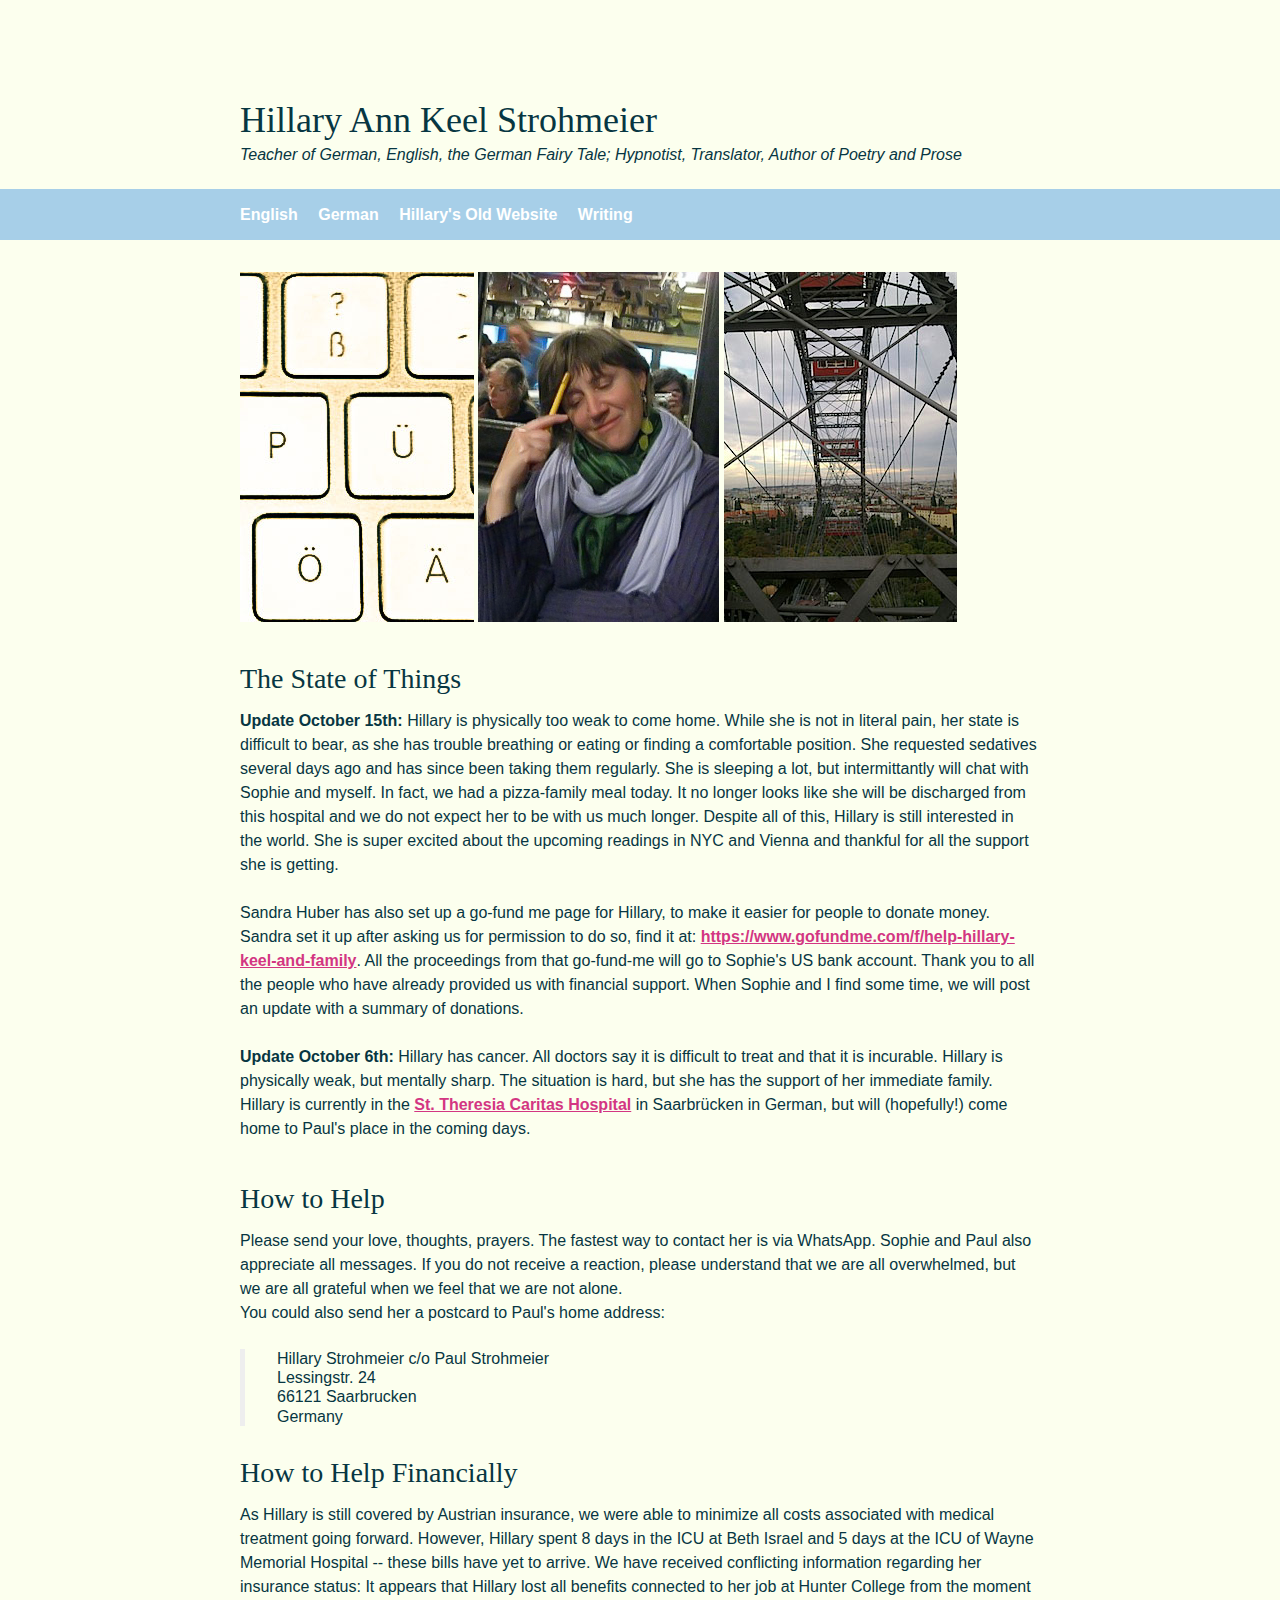
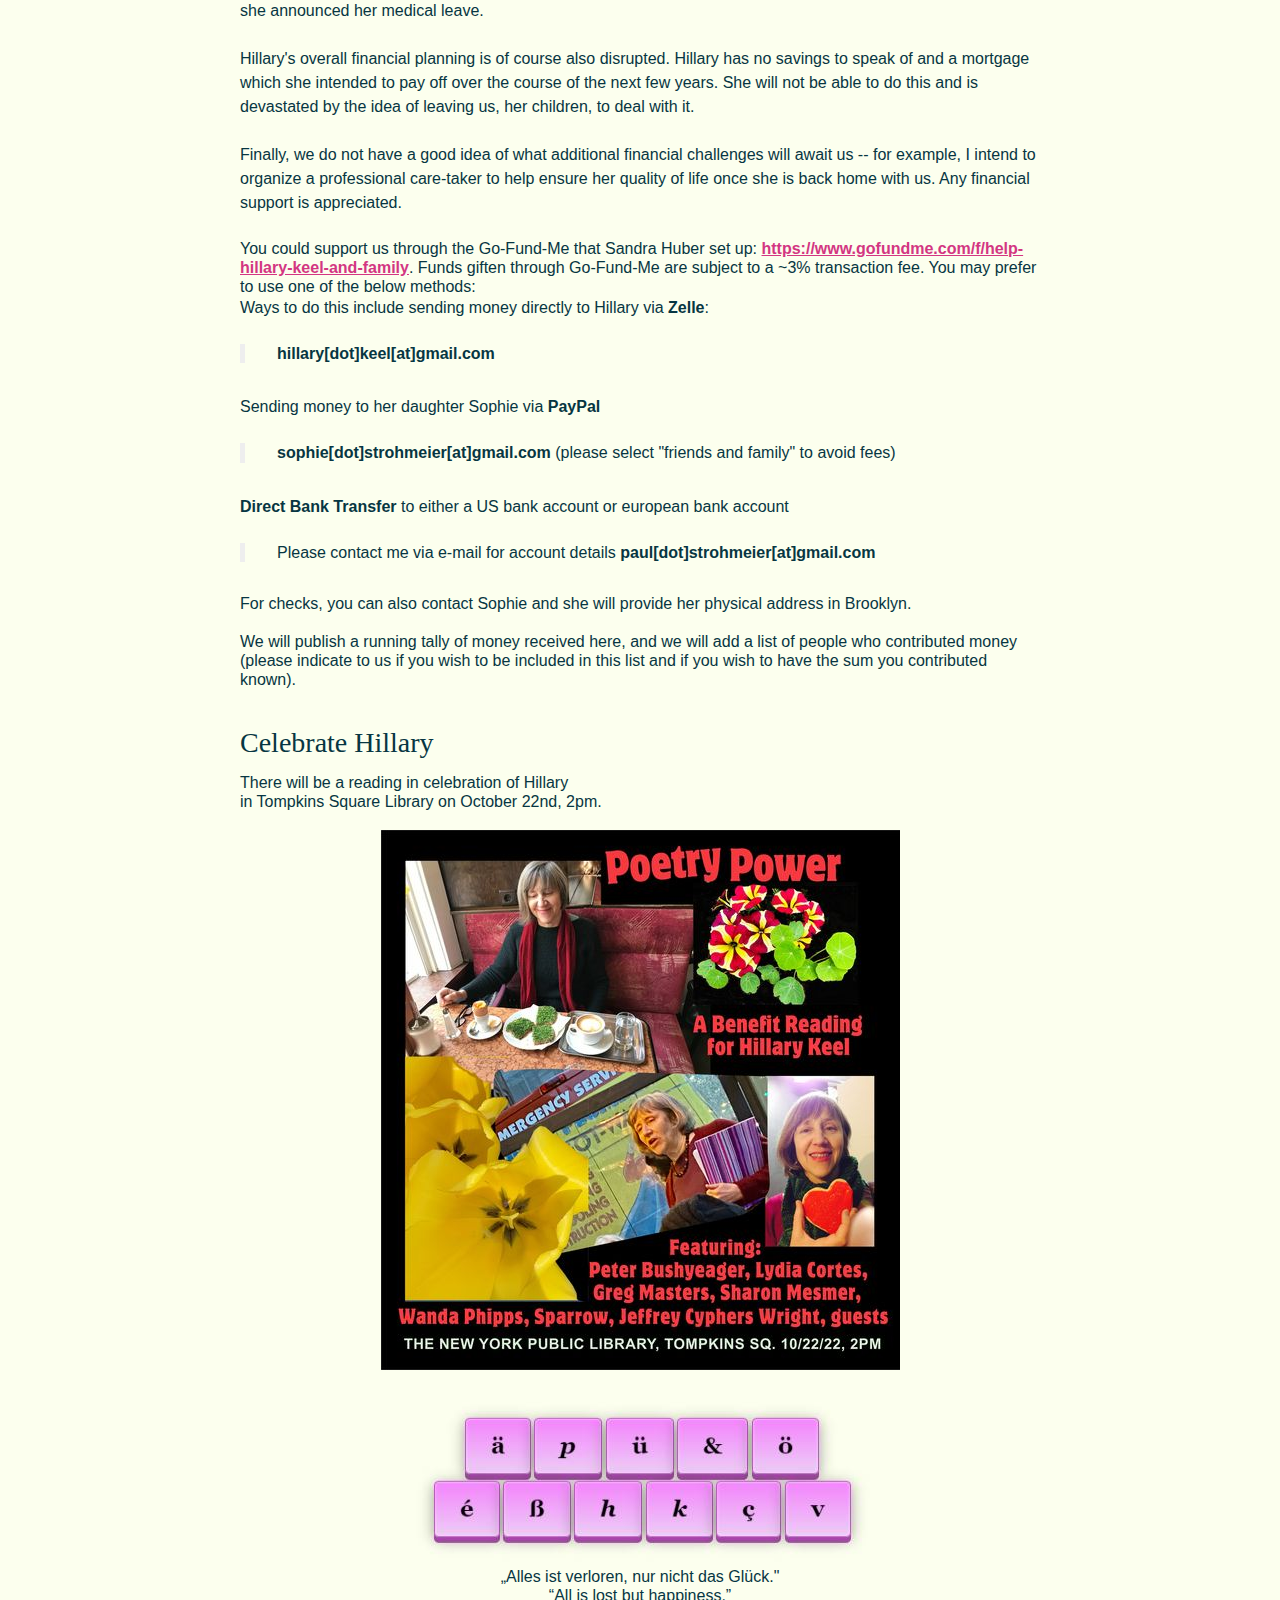
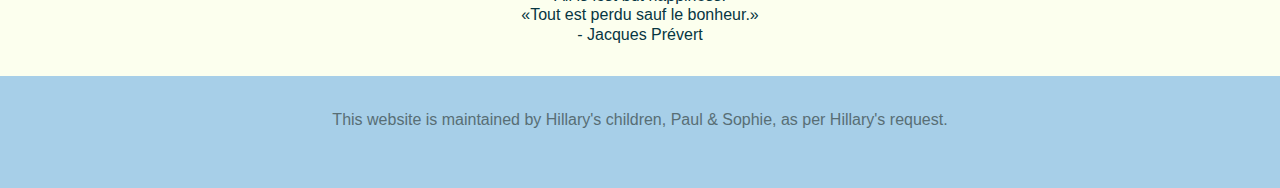
==== index.html @ 17b86268 "quote added" ====
<!DOCTYPE html>
<html lang="en">
	<head>
		<meta charset="utf-8">
		<title>Hillary Keel Strohmeier 	</title>
		<meta name="viewport" content="width=device-width, initial-scale=1">
		<meta name="Description" lang="en" content="ADD SITE DESCRIPTION">
		<meta name="author" content="ADD AUTHOR INFORMATION">
		<meta name="robots" content="index, follow">

		<!-- icons -->
		<link rel="apple-touch-icon" href="assets/img/apple-touch-icon.png">
		<link rel="shortcut icon" href="favicon.ico">

		<!-- Override CSS file - add your own CSS rules -->
		<link rel="stylesheet" href="assets/css/styles.css">
	</head>
	<body>
		<div class="header">
			<div class="container">
				<br><br><br><br>
				<h1 class="header-heading">Hillary Ann Keel Strohmeier  	</h1>
				<i>Teacher of German, English, the German Fairy Tale; Hypnotist, Translator, Author of Poetry and Prose </i>
			</div>
		</div>
		<div class="nav-bar">
			<div class="container">
				<ul class="nav">
					<li><a href="index.html">English</a></li>
					<li><a href="german.html">German</a></li>
					<li><a href="https://hillary16.herokuapp.com">Hillary's Old Website</a></li>
					<li><a href="https://hillary-keel-writing.netlify.app/"> Writing </a></li>
				</ul>
			</div>
		</div>
		<div class="content">
			<div class="container">
				<div class="main">
				
				
				<img class="img-thirds" src="hk-2.jpg"      alt=""> 	
				<img class="img-thirds" src="hk-8.jpg"      alt="">
				<img class="img-thirds" src="vienna.jpg"    alt="">
				<br><br><br>
				
				<h2>The State of Things</h2>
				<p><b> Update October 15th: </b> Hillary is physically too weak to come home. While she is not in literal pain, her state is difficult to bear, as she has trouble breathing or eating or finding a comfortable position. She requested sedatives several days ago and has since been taking them regularly. She is sleeping a lot, but intermittantly will chat with Sophie and myself. In fact, we had a pizza-family meal today. It no longer looks like she will be discharged from this hospital and we do not expect her to be with us much longer. Despite all of this, Hillary is still interested in the world. She is super excited about the upcoming readings in NYC and Vienna and thankful for all the support she is getting.
				</p><p>
				Sandra Huber has also set up a go-fund me page for Hillary, to make it easier for people to donate money. Sandra set it up after asking us for permission to do so, find it at: <a href="https://www.gofundme.com/f/help-hillary-keel-and-family">https://www.gofundme.com/f/help-hillary-keel-and-family</a>.
				All the proceedings from that go-fund-me will go to Sophie's US bank account. Thank you to all the people who have already provided us with financial support. When Sophie and I find some time, we will post an update with a summary of donations.</p>
				
				    <p> <b> Update October 6th: </b> Hillary has cancer. All doctors say it is difficult to treat and that it is incurable. Hillary is physically weak, but mentally sharp.
					The situation is hard, but she has the support of her immediate family. Hillary is currently in the <a href="https://www.caritasklinikum.de/"> St. Theresia Caritas Hospital</a> in Saarbrücken in German, but will (hopefully!) come home to Paul's place in the coming days.</p><br>
					
				
					
					<h2>How to Help</h2>
				    <p>Please send your love, thoughts, prayers. The fastest way to contact her is via WhatsApp. Sophie and Paul also appreciate all messages. If you do not receive a reaction, please understand that we are all overwhelmed, but we are all grateful when we feel that we are not alone.
					
					<br>	You could also send her a postcard to Paul's home address:</p>
					
					<blockquote>
					 Hillary Strohmeier c/o Paul Strohmeier <br>
					Lessingstr. 24 <br>
					66121 Saarbrucken <br>
					Germany					</blockquote>
					
					<h2>How to Help Financially</h2>
					 <p>As Hillary is still covered by Austrian insurance, we were able to minimize all costs associated with medical treatment going forward. However, Hillary spent 8 days in the ICU at Beth Israel and 5 days at the ICU of Wayne Memorial Hospital -- these bills have yet to arrive. We have received conflicting information regarding her insurance status: It appears that Hillary lost all benefits connected to her job at Hunter College from the moment she announced her medical leave.
					 <br><br>
					 
					 Hillary's overall financial planning is of course also disrupted. Hillary has no savings to speak of and a mortgage which she intended to pay off over the course of the next few years. She will not be able to do this and is devastated by the idea of leaving us, her children, to deal with it. 
					 <br><br>
					 
					 Finally, we do not have a good idea of what additional financial challenges will await us -- for example, I intend to organize a professional care-taker to help ensure her quality of life once she is back home with us. Any financial support is appreciated. </p>
					 
					 You could support us through the Go-Fund-Me that Sandra Huber set up: <a href="https://www.gofundme.com/f/help-hillary-keel-and-family">https://www.gofundme.com/f/help-hillary-keel-and-family</a>.
					 Funds giften through Go-Fund-Me are subject to a ~3% transaction fee. You may prefer to use one of the below methods:
					 
					  <p>Ways to do this include sending money directly to Hillary via <b>Zelle</b>:</p>
					  
					  		<blockquote>	<b>hillary[dot]keel[at]gmail.com	</b>	</blockquote>
					  
					 <p>Sending money to her daughter Sophie via <b>PayPal</b> </p>

					<blockquote>
					<b>sophie[dot]strohmeier[at]gmail.com </b>(please select "friends and family" to avoid fees)
					</blockquote>
					
					 <p><b>Direct Bank Transfer</b> to either a US bank account or european bank account</p>
					 
					 	<blockquote>
					Please contact me via e-mail for account details <b> paul[dot]strohmeier[at]gmail.com</b>
					</blockquote>
					For checks, you can also contact Sophie and she will provide her physical address in Brooklyn. 
					<br><br>
					We will publish a running tally of money received here, and we will add a list of people who contributed money (please indicate to us if you wish to be included in this list and if you wish to have the sum you contributed known).
					<br><br><br>
					
					<h2>Celebrate Hillary</h2>
					There will be a reading in celebration of Hillary <br> in Tompkins Square Library on October 22nd, 2pm.
					<br><br>
					<center>
					<img class="img-responsive" src="reading.jpg"      alt=""> 
							<br><br>
					<img class="img-responsive" src="letters.jpg"      alt=""> <br>
					„Alles ist verloren, nur nicht das Glück."<br>
					“All is lost but happiness.” <br>
					«Tout est perdu sauf le bonheur.»
					<br>
					- Jacques Prévert 
				</div>
			</div>
		</div>
		<div class="footer">
			<div class="container">
			<center>
					<p> This website is maintained by Hillary's children, Paul & Sophie, as per Hillary's request.</p> 
			</div>
		</div>
	</body>
</html>
---- assets/css/styles.css ----
/* -----------------------
Base styles
------------------------*/

body
{
	margin: 0;
	padding: 0;
	background-color: #fcffee;
	color: #073642;
	font: 1em/1.2 "Helvetica Neue", Helvetica, Arial, Geneva, sans-serif;
}

h1,h2,h3,h4,h5,h6
{
	margin: 0 0 .5em;
	font-weight: 500;
	line-height: 1.1;
}

h1 { font-size: 2.25em; font-family: serif; padding-bottom: 5px } /* 36px */
h2 { font-size: 1.75em;  font-family: serif } /* 28px */
h3 { font-size: 1.375em; } /* 22px */
h4 { font-size: 1.125em; } /* 18px */
h5 { font-size: 1em; } /* 16px */
h6 { font-size: .875em; } /* 14px */

p
{
	margin: 0 0 1.5em;
	line-height: 1.5;
}

blockquote
{
	padding: 0em 2em;
	margin: 0 0 2em;
	border-left: 5px solid #eee;
}

hr
{
	height: 0;
	margin-top: 1em;
	margin-bottom: 2em;
	border: 0;
	border-top: 1px solid #ddd;
}

table, tr
{
	background-color: transparent;
	border-spacing: 0;
	border-collapse: collapse;
	border-bottom: 1px solid #ddd;
}

th
{
	padding: .5em 1em;
	vertical-align: top;
	text-align: left;
	/*border-collapse: collapse;*/
}


td
{
	padding: .5em 1em;
	vertical-align: top;
	text-align: left;
	/*border-collapse: collapse;*/
	/*border-bottom: 1px solid #ddd;*/
}

/*tt
{
	padding: .5em 1em;
	border-bottom: 1px solid #ddd;
	vertical-align: bottom;
	border-collapse: collapse;
}*/

.subrow
{
	border-bottom: none
}



a:link { color: #d33682; font-weight: bold; }
a:visited { color: #2aa198;  font-weight: bold;}
a:focus { color: #d33682; font-weight: bold; }
a:hover { color: #d33682; font-weight: bold;}
a:active { color: #d33682; font-weight: bold; }

/* -----------------------
Layout styles
------------------------*/
.nav a
{
	display: block;
	padding: 0em 1.25em;
	font-weight: bold;
	color: #fff;
	text-decoration: none;
	border-bottom: 1px solid gray;
}

.nav a:link { color: white; }
.nav a:visited { color: white; }
.nav a:focus { color: #d33682; }
.nav a:hover { color: #d33682; }
.nav a:active { color: #d33682; }

.container
{
	max-width: 50em;
	margin: 0 auto;
}

.header
{
	color: #073642;
	background: #fcffee;
	padding: 1em 1.25em;
}

.header-heading { margin: 0; }

.nav-bar
{
	background: #a7cfe8;
	padding: 0;
}

.content
{
	padding: 1em 1.25em;
	background-color: #fcffee;
}

.footer
{
	color: #586e75;
	background: #a7cfe8;
	padding: 1em 1.25em;
}

/* -----------------------
Nav
------------------------*/

.nav
{
	margin: 0;
	padding: 0;
	list-style: none;
}

.nav li
{
	display: inline;
	margin: 0;
}



/* -----------------------
Single styles
------------------------*/

.img-responsive { max-width: 100%; }
.img-thirds { max-width: 32%; }
.img-responsive-smaller {
  display: block;
  margin-left: auto;
  margin-right: auto;
  max-width: 80%; }
.btn
{
	color: #fff !important;
	background-color: royalblue;
	border-color: #222;
	display: inline-block;
	padding: .5em 1em;
	margin-bottom: 0;
	font-weight: 400;
	line-height: 1.2;
	text-align: center;
	white-space: nowrap;
	vertical-align: middle;
	cursor: pointer;
	border: 1px solid transparent;
	border-radius: .2em;
	text-decoration: none;
}

.btn:hover
{
	color: #fff !important;
	background-color: green;
}

.btn:focus
{
	color: #fff !important;
	background-color: black;
}

.btn:active
{
	color: #fff !important;
	background-color: red;
}

.table
{
	width: 100%;
	max-width: 100%;
	margin-bottom: 20px;
}

.list-unstyled
{
	padding-left: 0;
	list-style: none;
}

.list-inline
{
	padding-left: 0;
	margin-left: -5px;
	list-style: none;
}

.list-inline > li
{
	display: inline-block;
	padding-right: 5px;
	padding-left: 5px;
}

/* -----------------------
Wide styles
------------------------*/

@media (min-width: 42em)
{
	.header { padding: 1.5em 3em; }
	.nav-bar { padding: 1em 3em; }
	.content { padding: 2em 3em; }
	.footer { padding: 2em 3em; }
	
	.nav li
	{
		display: inline;
		margin: 0 1em 0 0;
	}
	
	.nav a
	{
		display: inline;
		padding: 0;
		border-bottom: 0;
	}
}
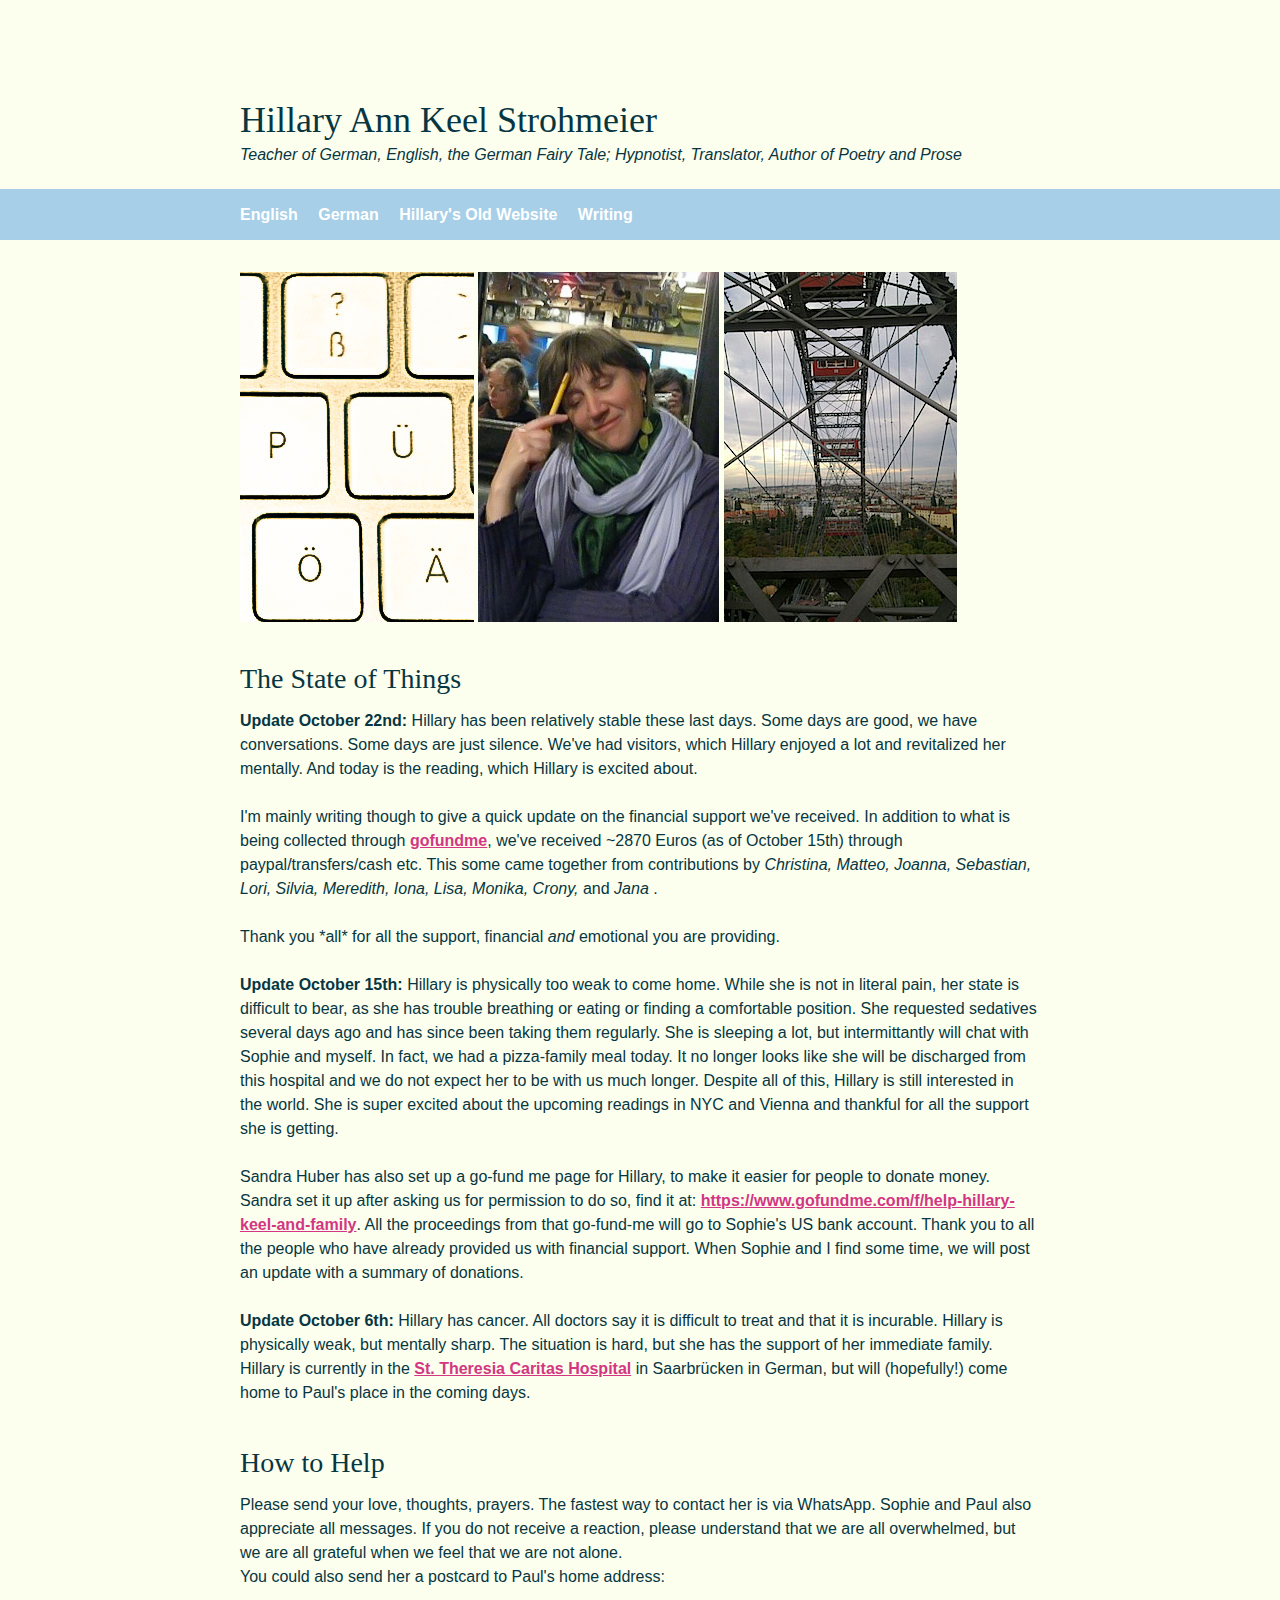
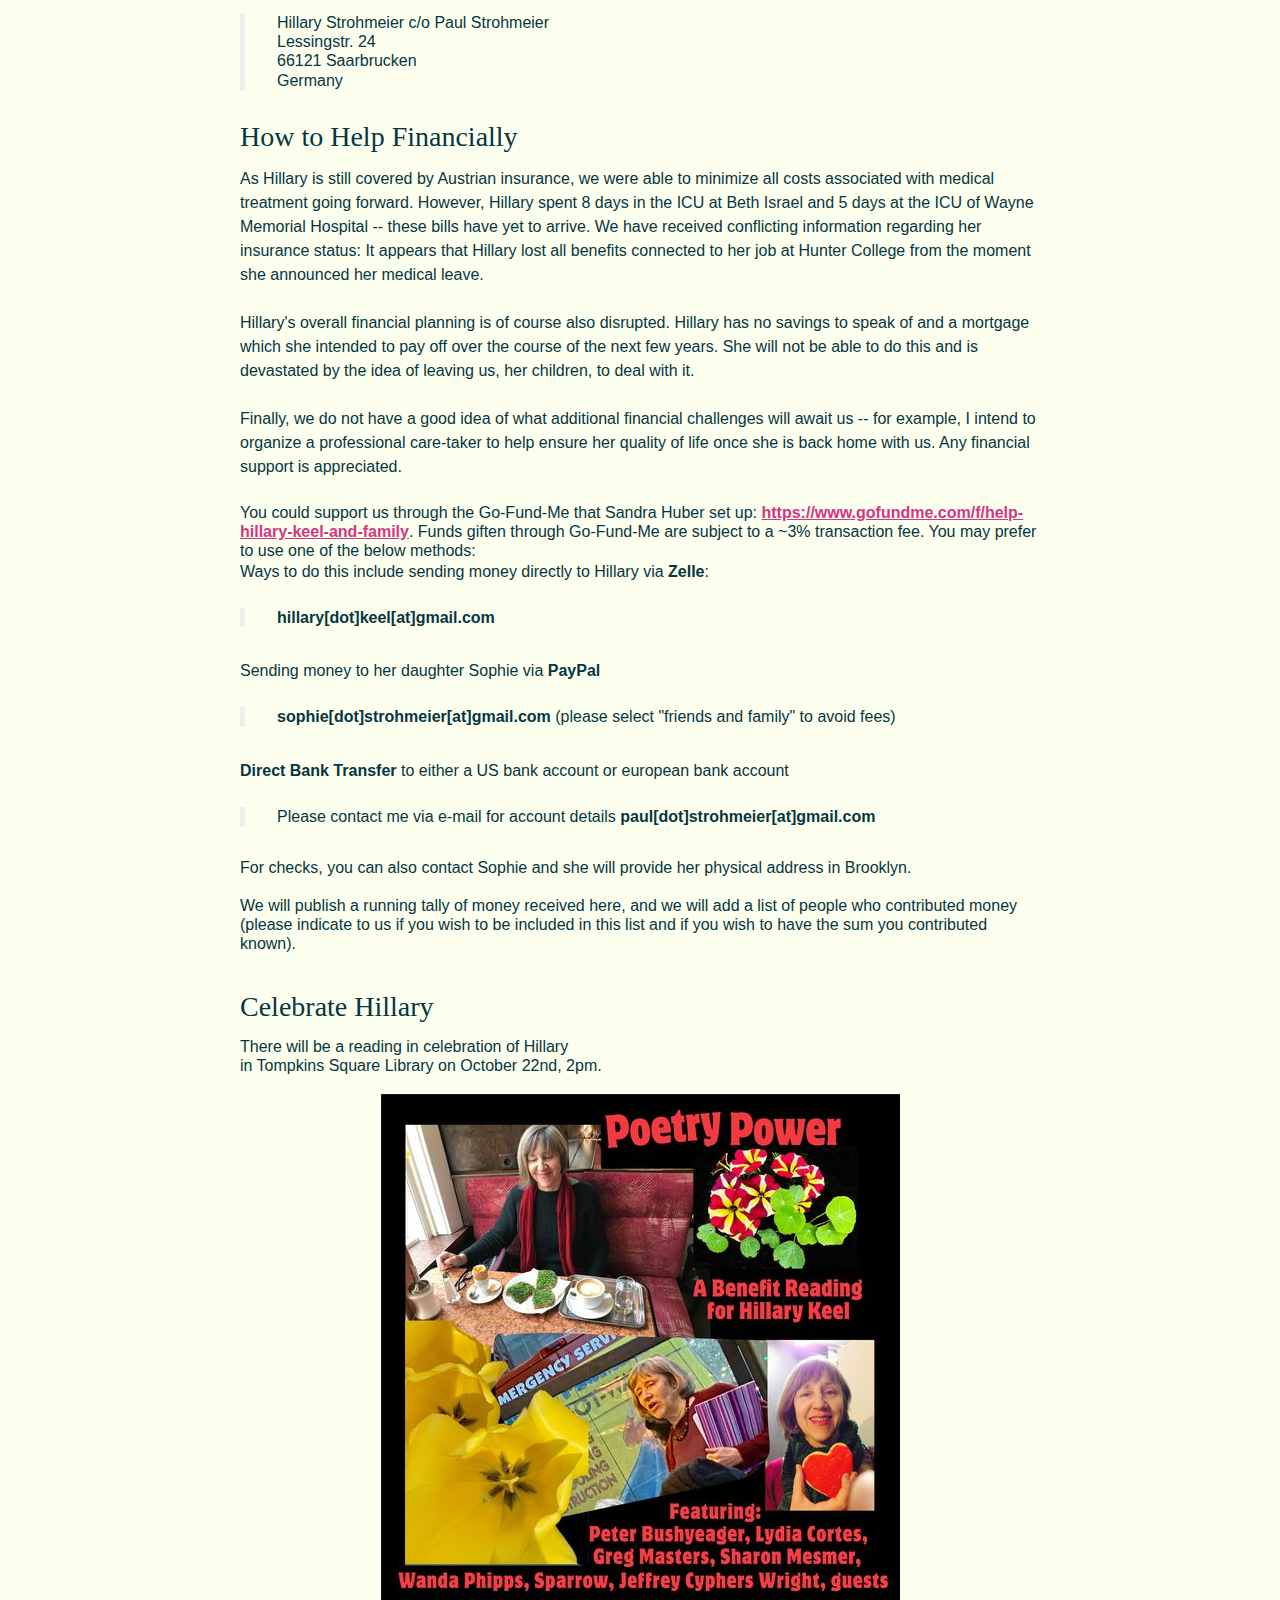
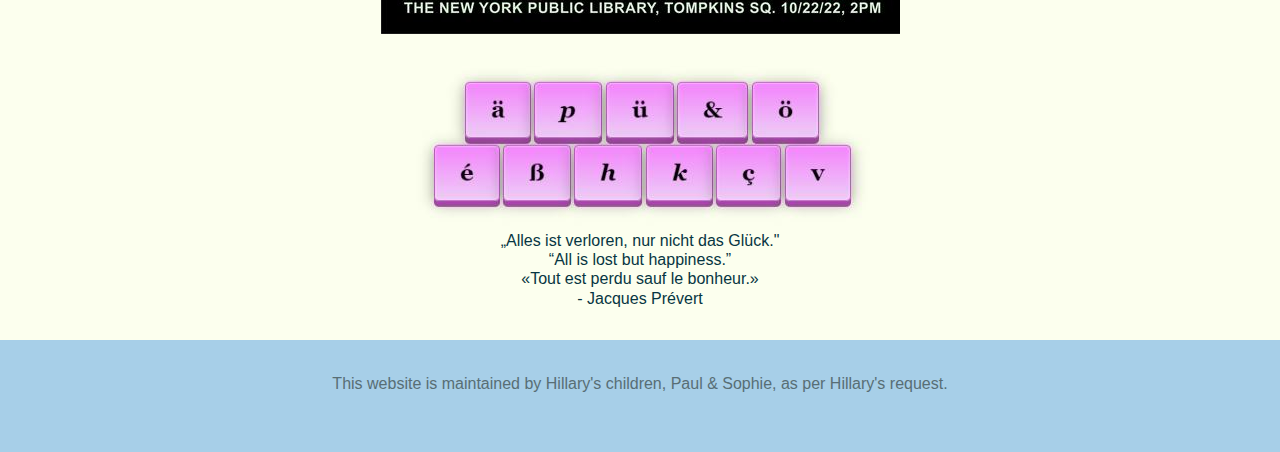
==== commit 3159b1d9: "update 22.10" ====
--- a/index.html
+++ b/index.html
@@ -44,6 +44,9 @@
 				<br><br><br>
 				
 				<h2>The State of Things</h2>
+				<p><b> Update October 22nd: </b> Hillary has been relatively stable these last days. Some days are good, we have conversations. Some days are just silence. We've had visitors, which Hillary enjoyed a lot and revitalized her mentally. And today is the reading, which Hillary is excited about.</p><p>
+				I'm mainly writing though to give a quick update on the financial support we've received. In addition to what is being collected through  <a href="https://www.gofundme.com/f/help-hillary-keel-and-family">gofundme</a>, we've received ~2870 Euros (as of October 15th) through paypal/transfers/cash etc. This some came together from contributions by <i>Christina, Matteo, Joanna, Sebastian, Lori, Silvia, Meredith, Iona, Lisa, Monika, Crony, </i> and <i> Jana </i>.<p>Thank you *all* for all the support, financial <i>and</i> emotional you are providing.
+				
 				<p><b> Update October 15th: </b> Hillary is physically too weak to come home. While she is not in literal pain, her state is difficult to bear, as she has trouble breathing or eating or finding a comfortable position. She requested sedatives several days ago and has since been taking them regularly. She is sleeping a lot, but intermittantly will chat with Sophie and myself. In fact, we had a pizza-family meal today. It no longer looks like she will be discharged from this hospital and we do not expect her to be with us much longer. Despite all of this, Hillary is still interested in the world. She is super excited about the upcoming readings in NYC and Vienna and thankful for all the support she is getting.
 				</p><p>
 				Sandra Huber has also set up a go-fund me page for Hillary, to make it easier for people to donate money. Sandra set it up after asking us for permission to do so, find it at: <a href="https://www.gofundme.com/f/help-hillary-keel-and-family">https://www.gofundme.com/f/help-hillary-keel-and-family</a>.
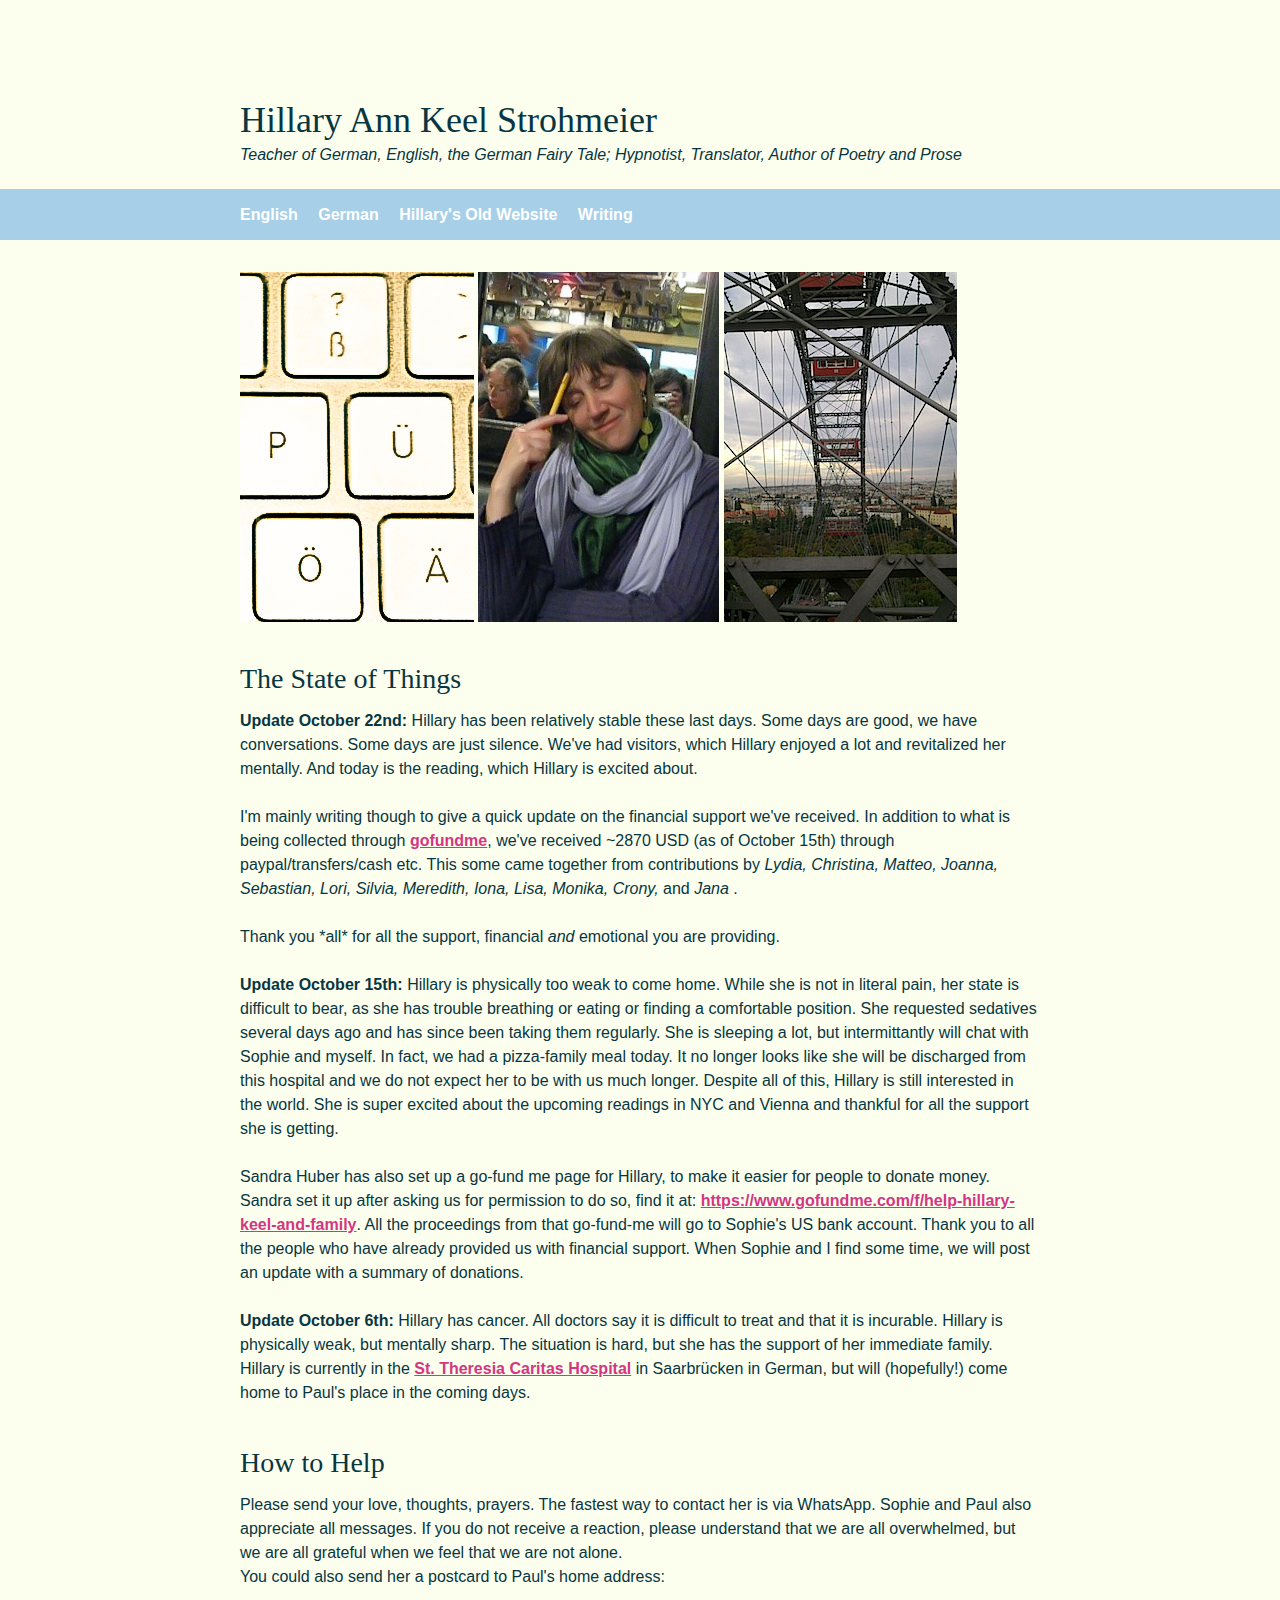
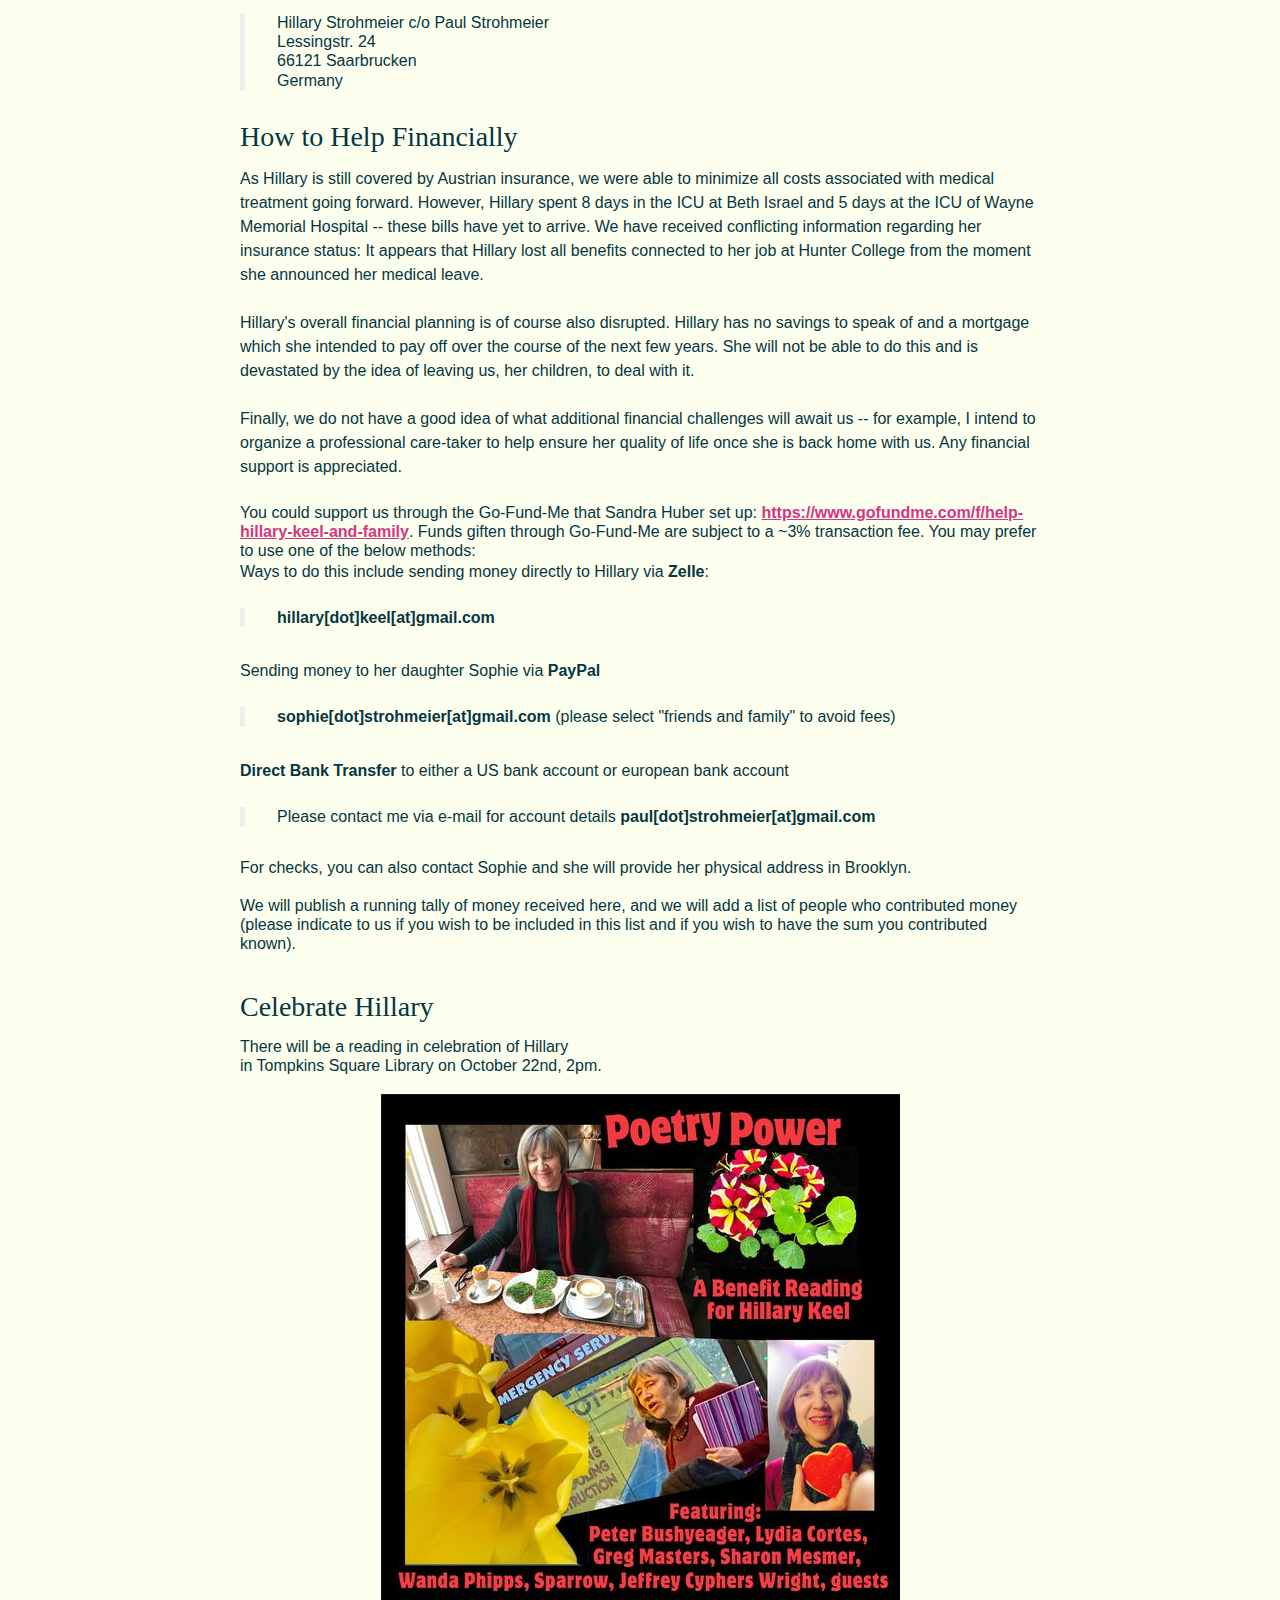
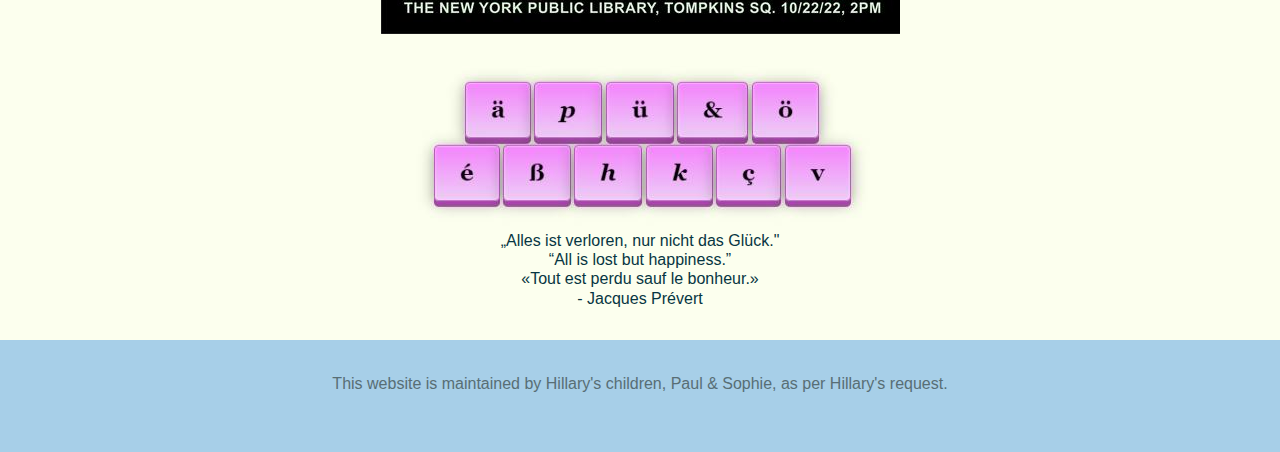
==== commit c38ced46: "lydia added" ====
--- a/index.html
+++ b/index.html
@@ -45,7 +45,7 @@
 				
 				<h2>The State of Things</h2>
 				<p><b> Update October 22nd: </b> Hillary has been relatively stable these last days. Some days are good, we have conversations. Some days are just silence. We've had visitors, which Hillary enjoyed a lot and revitalized her mentally. And today is the reading, which Hillary is excited about.</p><p>
-				I'm mainly writing though to give a quick update on the financial support we've received. In addition to what is being collected through  <a href="https://www.gofundme.com/f/help-hillary-keel-and-family">gofundme</a>, we've received ~2870 Euros (as of October 15th) through paypal/transfers/cash etc. This some came together from contributions by <i>Christina, Matteo, Joanna, Sebastian, Lori, Silvia, Meredith, Iona, Lisa, Monika, Crony, </i> and <i> Jana </i>.<p>Thank you *all* for all the support, financial <i>and</i> emotional you are providing.
+				I'm mainly writing though to give a quick update on the financial support we've received. In addition to what is being collected through  <a href="https://www.gofundme.com/f/help-hillary-keel-and-family">gofundme</a>, we've received ~2870 USD (as of October 15th) through paypal/transfers/cash etc. This some came together from contributions by <i>Lydia, Christina, Matteo, Joanna, Sebastian, Lori, Silvia, Meredith, Iona, Lisa, Monika, Crony, </i> and <i> Jana </i>.<p>Thank you *all* for all the support, financial <i>and</i> emotional you are providing.
 				
 				<p><b> Update October 15th: </b> Hillary is physically too weak to come home. While she is not in literal pain, her state is difficult to bear, as she has trouble breathing or eating or finding a comfortable position. She requested sedatives several days ago and has since been taking them regularly. She is sleeping a lot, but intermittantly will chat with Sophie and myself. In fact, we had a pizza-family meal today. It no longer looks like she will be discharged from this hospital and we do not expect her to be with us much longer. Despite all of this, Hillary is still interested in the world. She is super excited about the upcoming readings in NYC and Vienna and thankful for all the support she is getting.
 				</p><p>
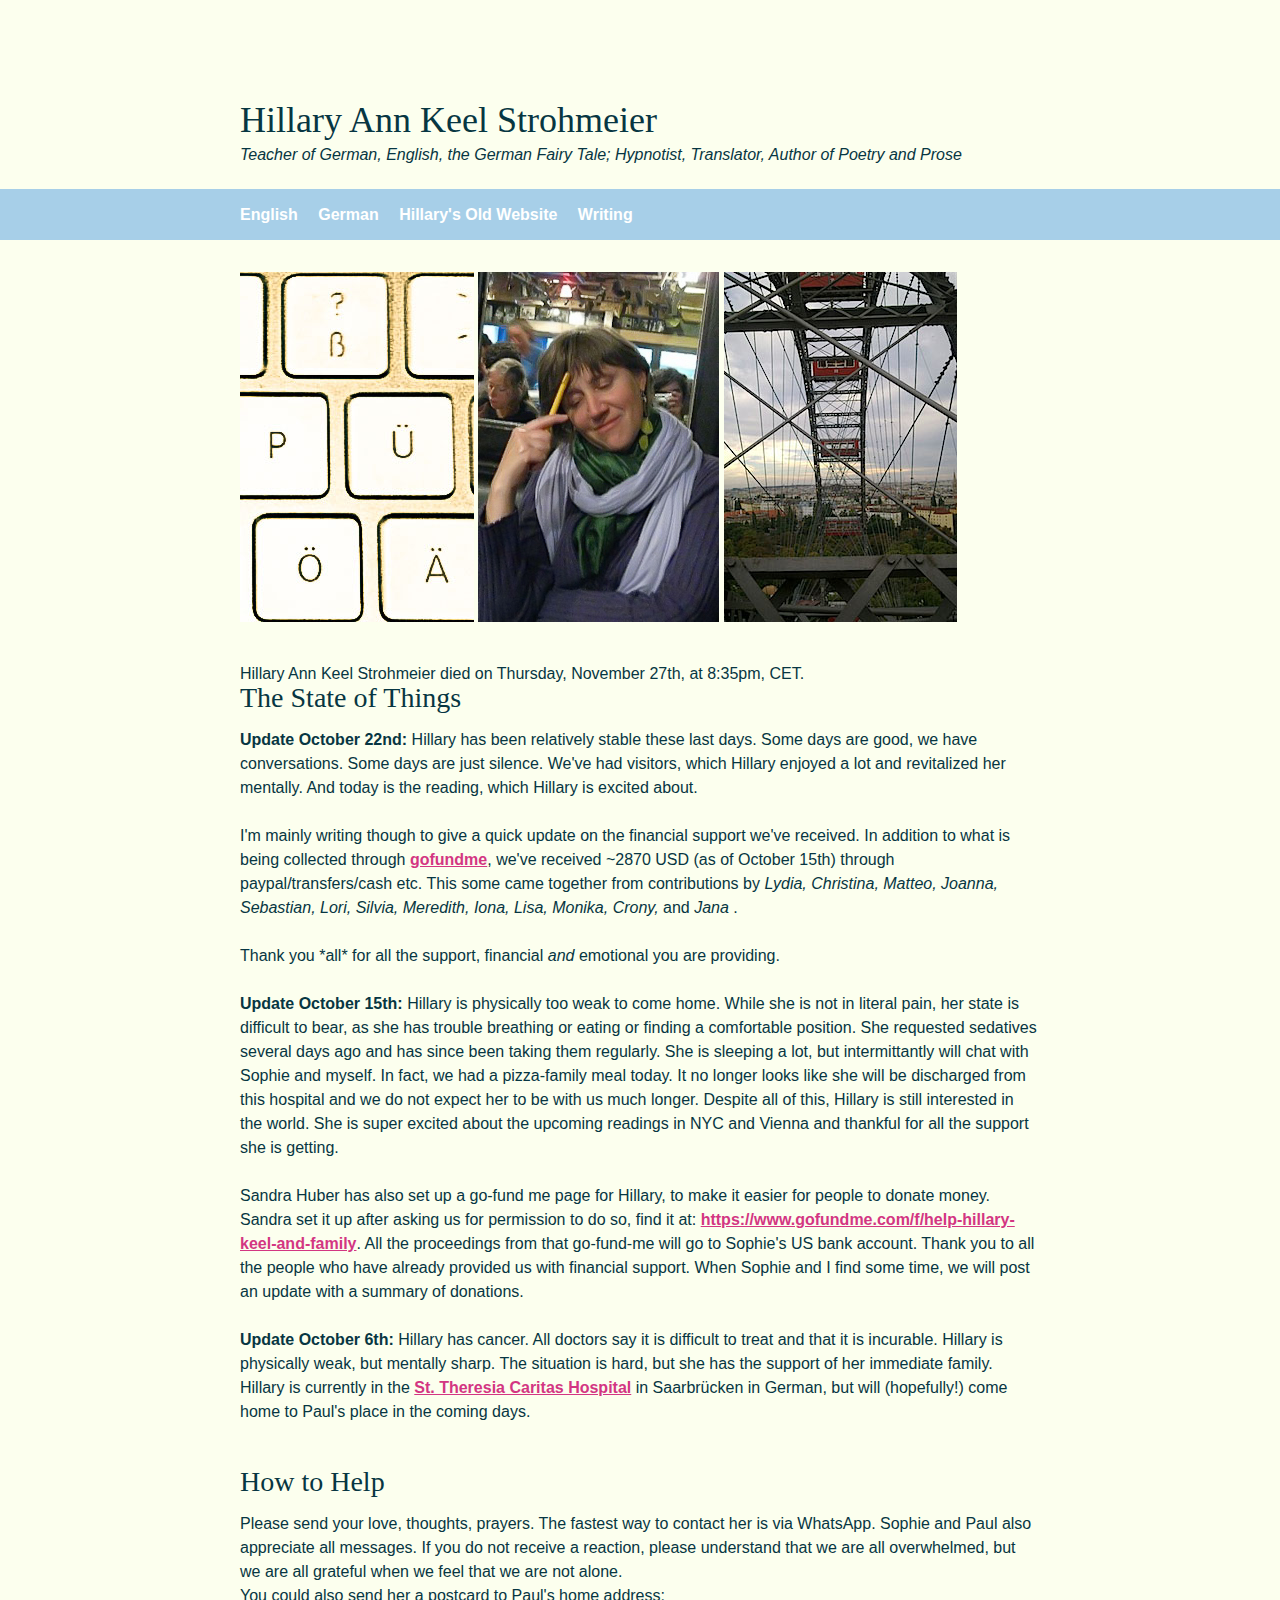
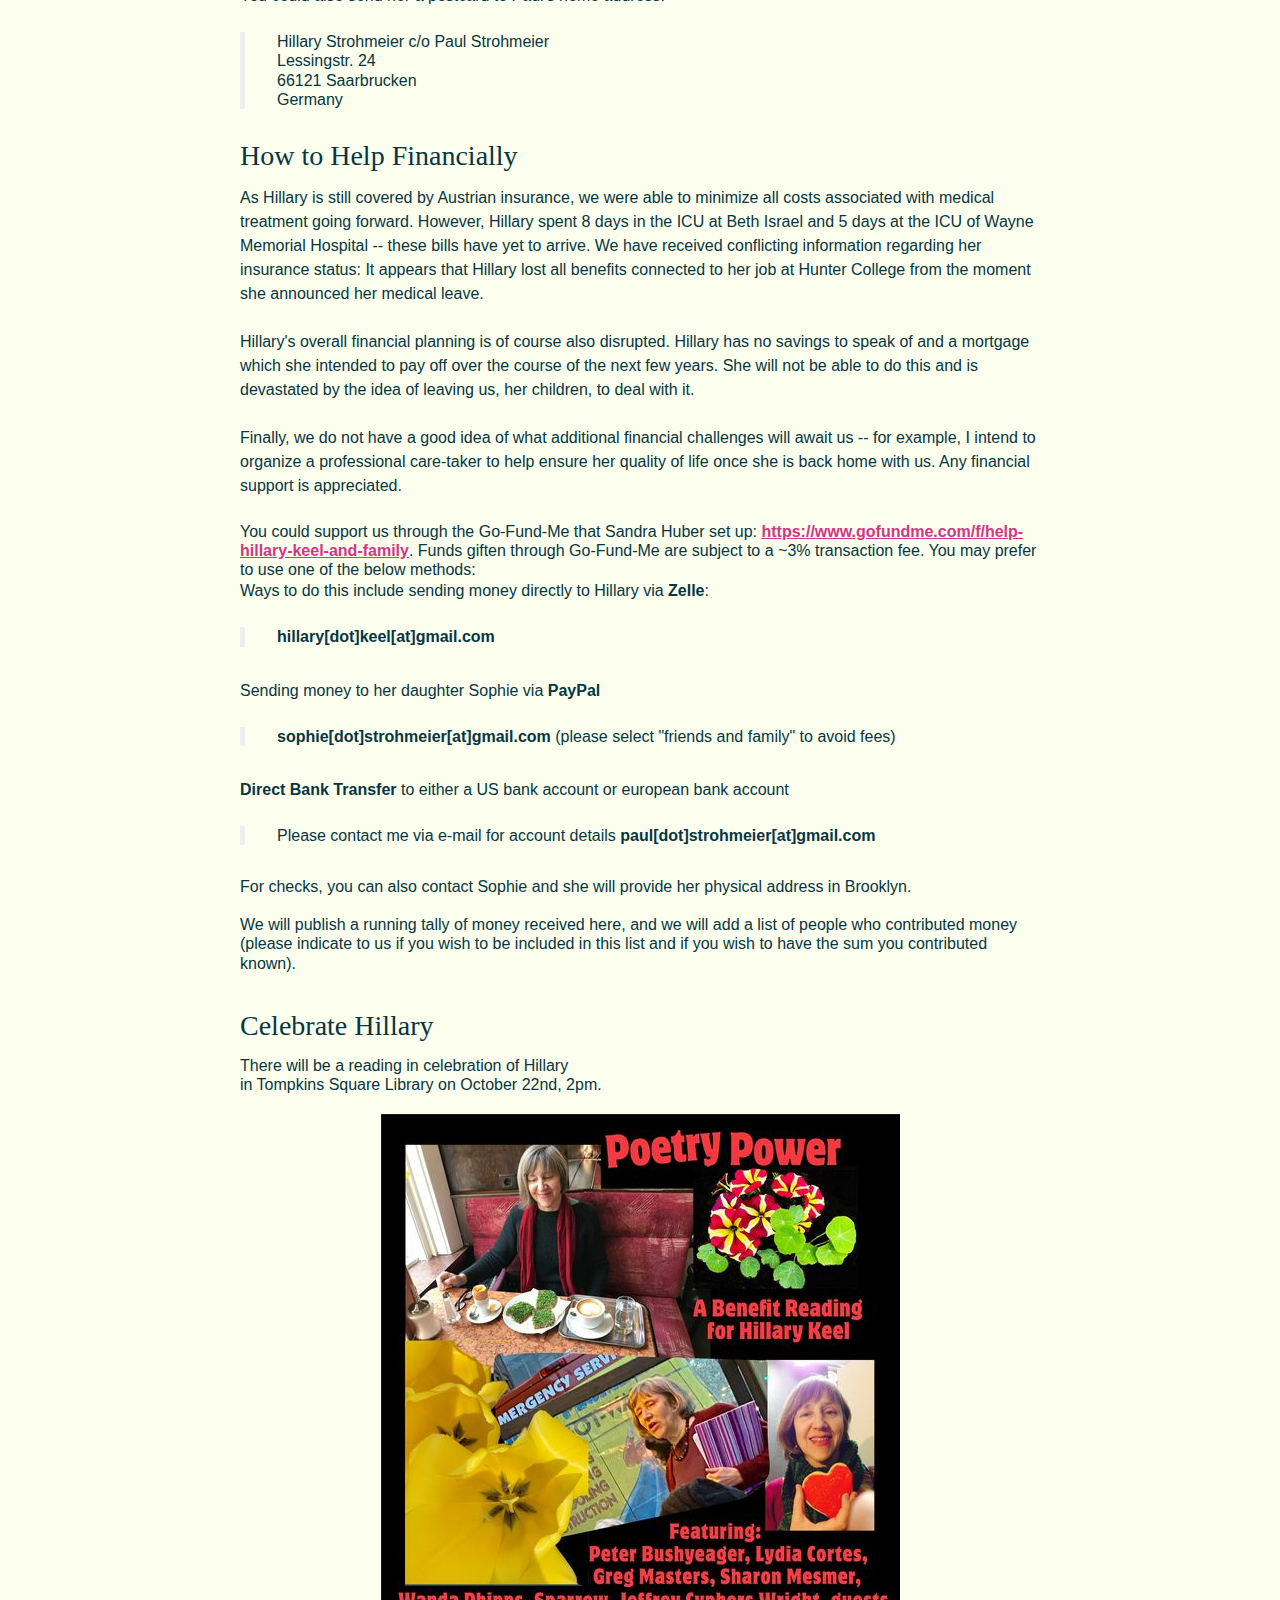
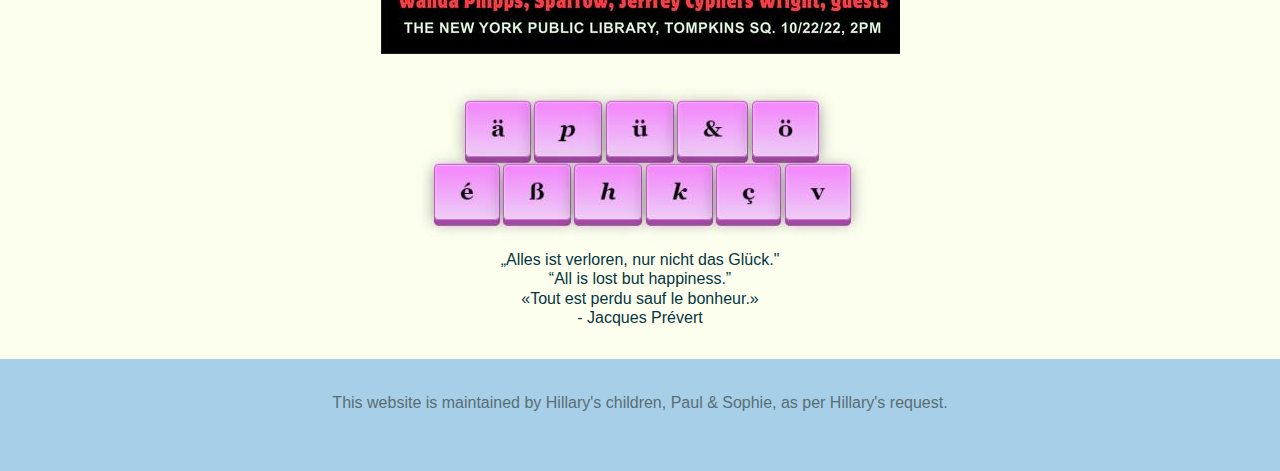
==== commit dbc2690b: "Update index.html" ====
--- a/index.html
+++ b/index.html
@@ -42,6 +42,7 @@
 				<img class="img-thirds" src="hk-8.jpg"      alt="">
 				<img class="img-thirds" src="vienna.jpg"    alt="">
 				<br><br><br>
+				Hillary Ann Keel Strohmeier died on Thursday, November 27th, at 8:35pm, CET.
 				
 				<h2>The State of Things</h2>
 				<p><b> Update October 22nd: </b> Hillary has been relatively stable these last days. Some days are good, we have conversations. Some days are just silence. We've had visitors, which Hillary enjoyed a lot and revitalized her mentally. And today is the reading, which Hillary is excited about.</p><p>
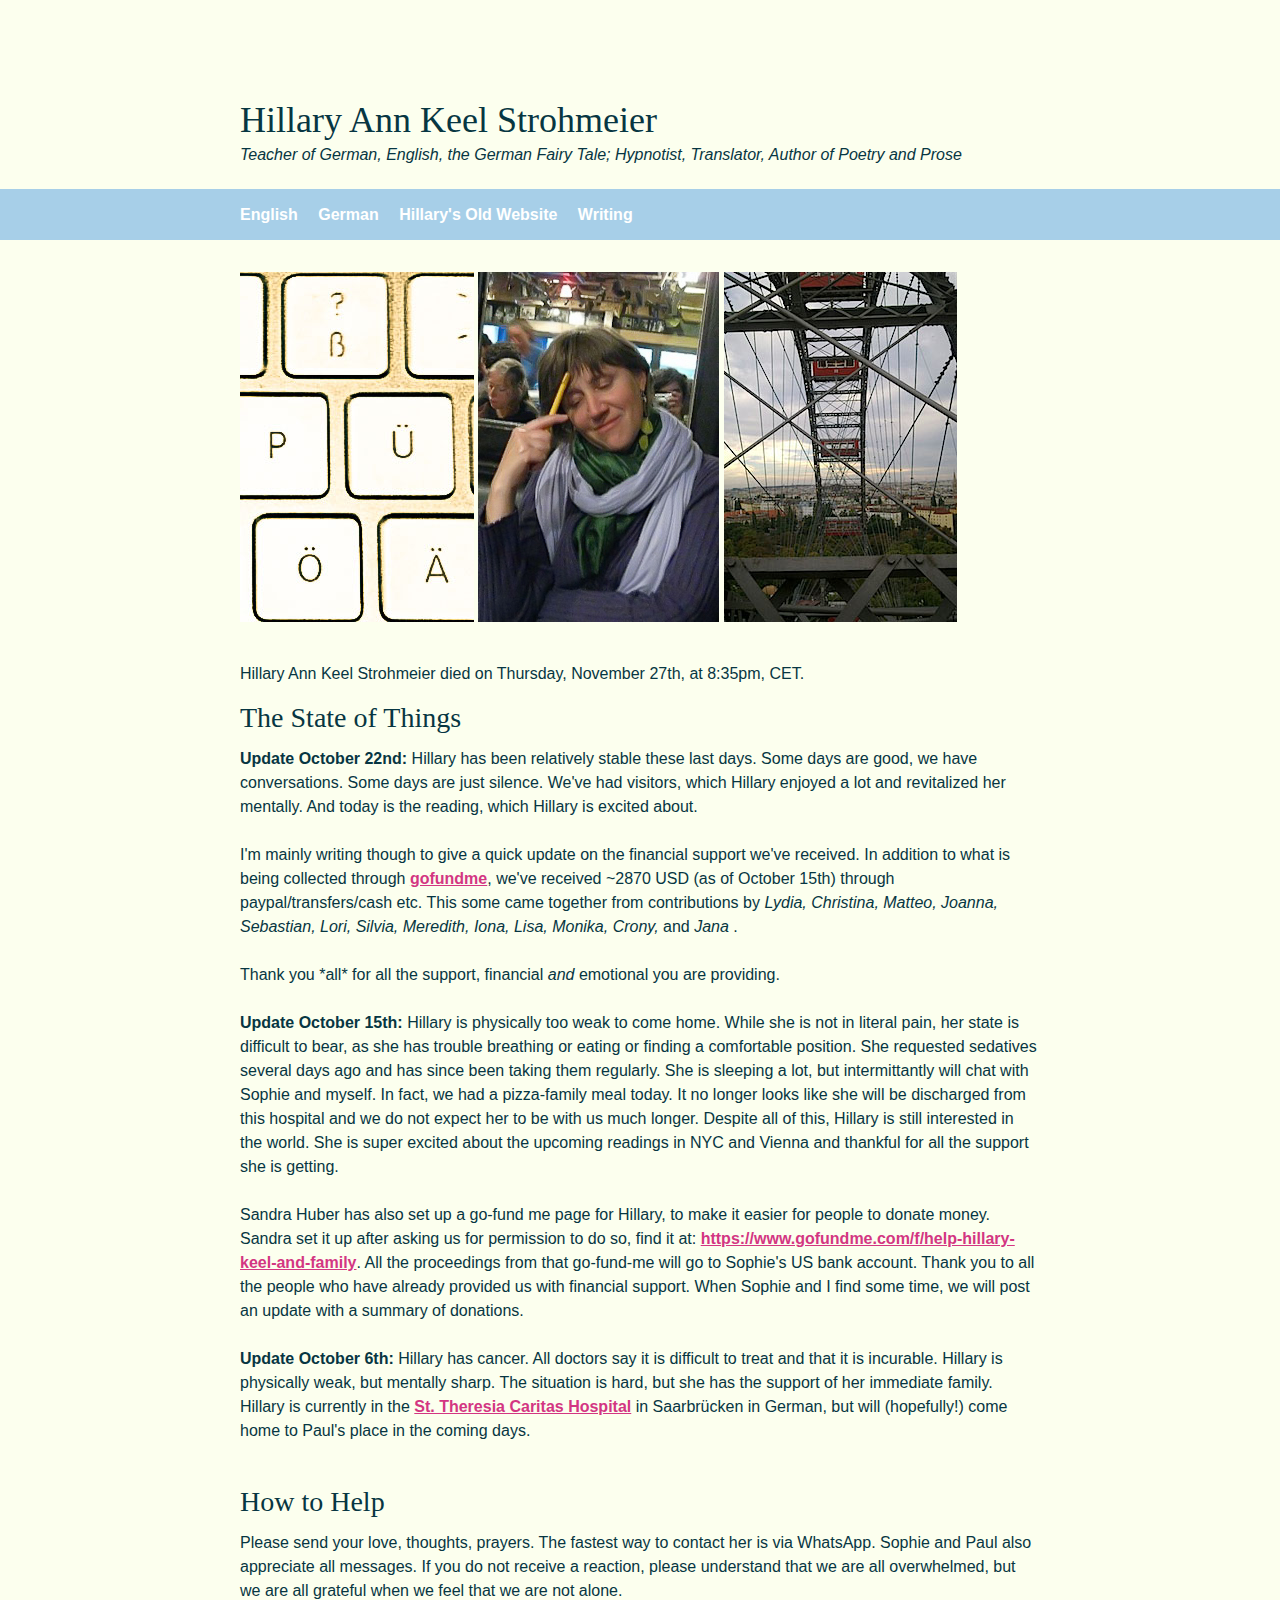
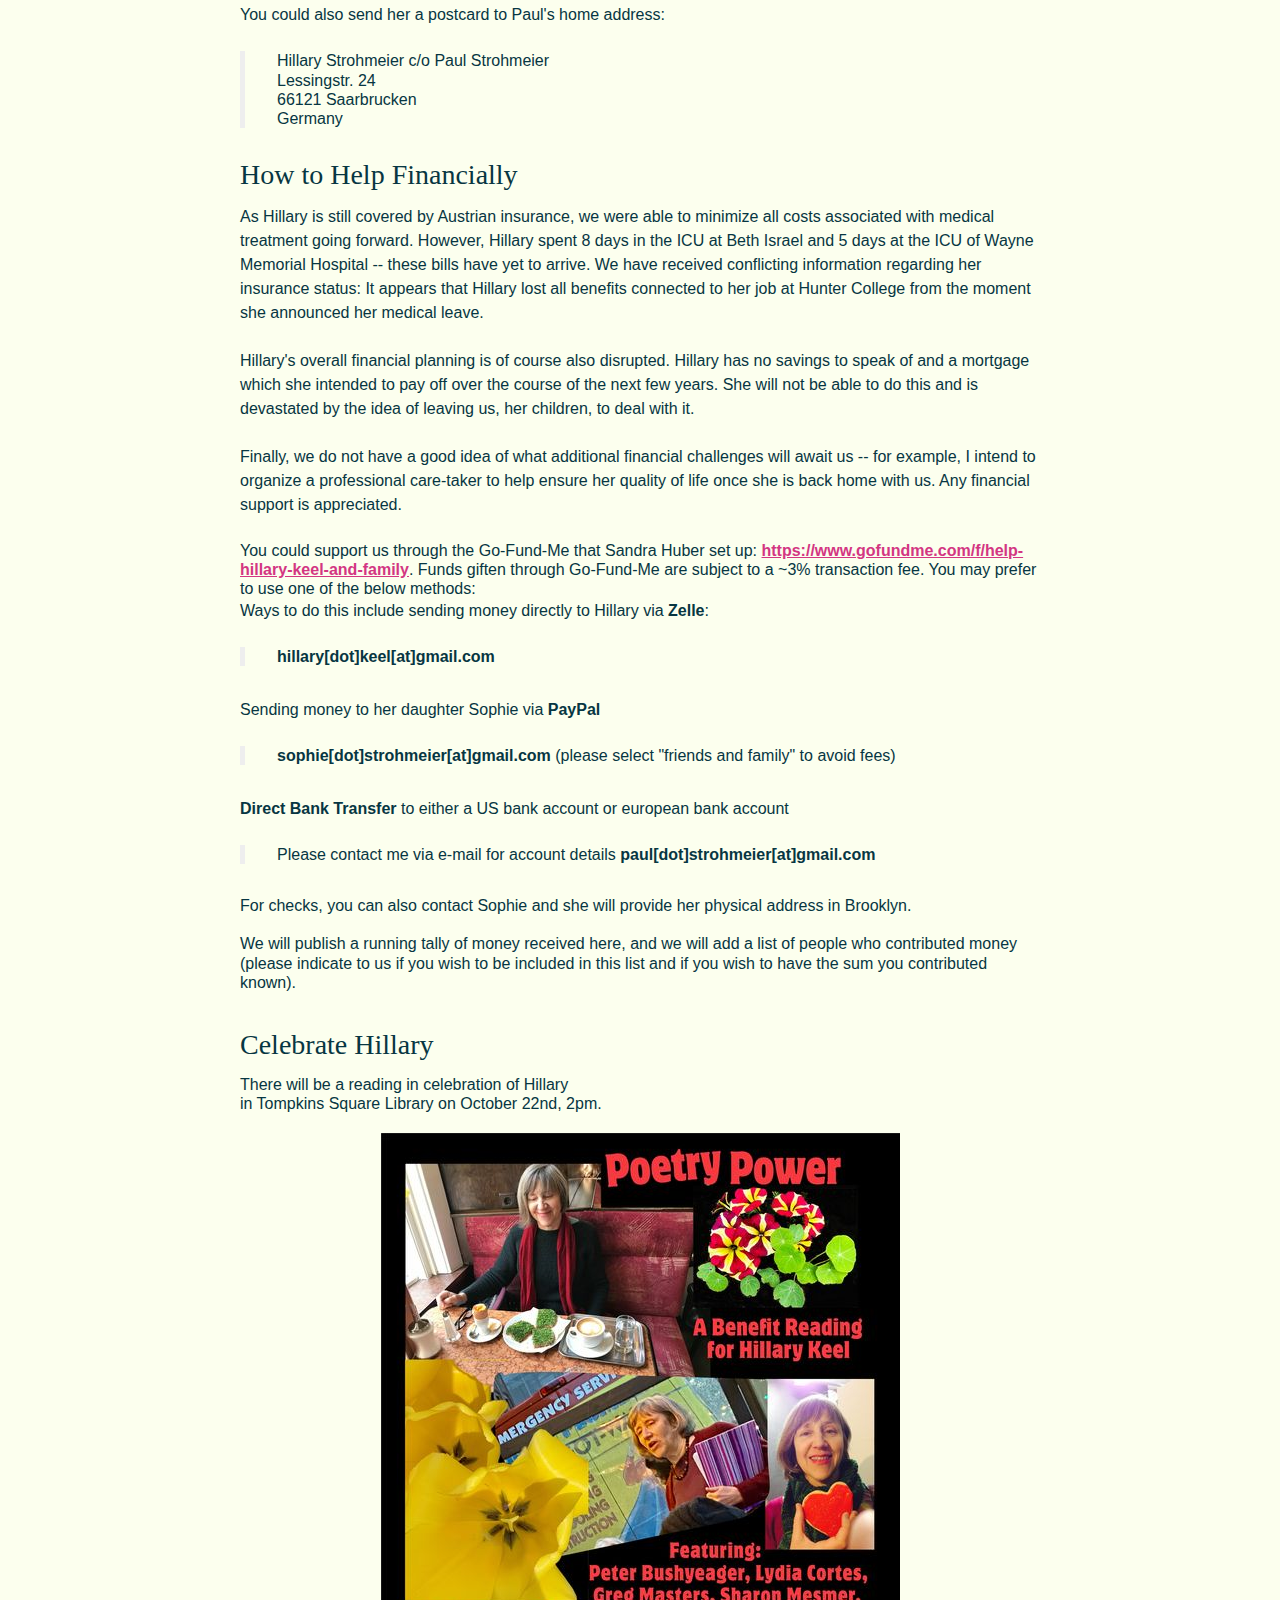
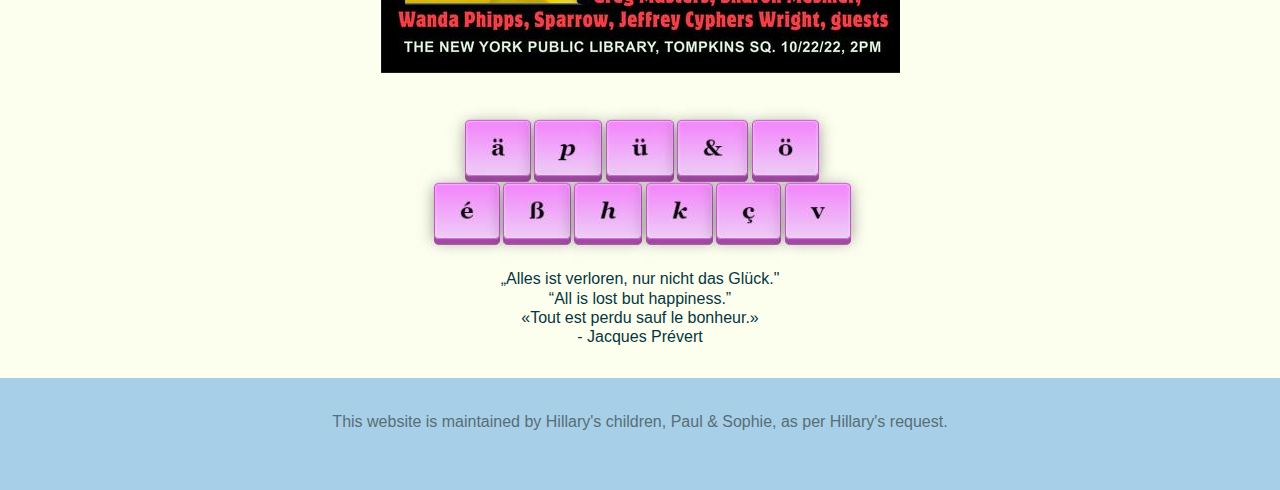
==== commit f4c4defd: "Update index.html" ====
--- a/index.html
+++ b/index.html
@@ -43,6 +43,7 @@
 				<img class="img-thirds" src="vienna.jpg"    alt="">
 				<br><br><br>
 				Hillary Ann Keel Strohmeier died on Thursday, November 27th, at 8:35pm, CET.
+				<br><br>
 				
 				<h2>The State of Things</h2>
 				<p><b> Update October 22nd: </b> Hillary has been relatively stable these last days. Some days are good, we have conversations. Some days are just silence. We've had visitors, which Hillary enjoyed a lot and revitalized her mentally. And today is the reading, which Hillary is excited about.</p><p>
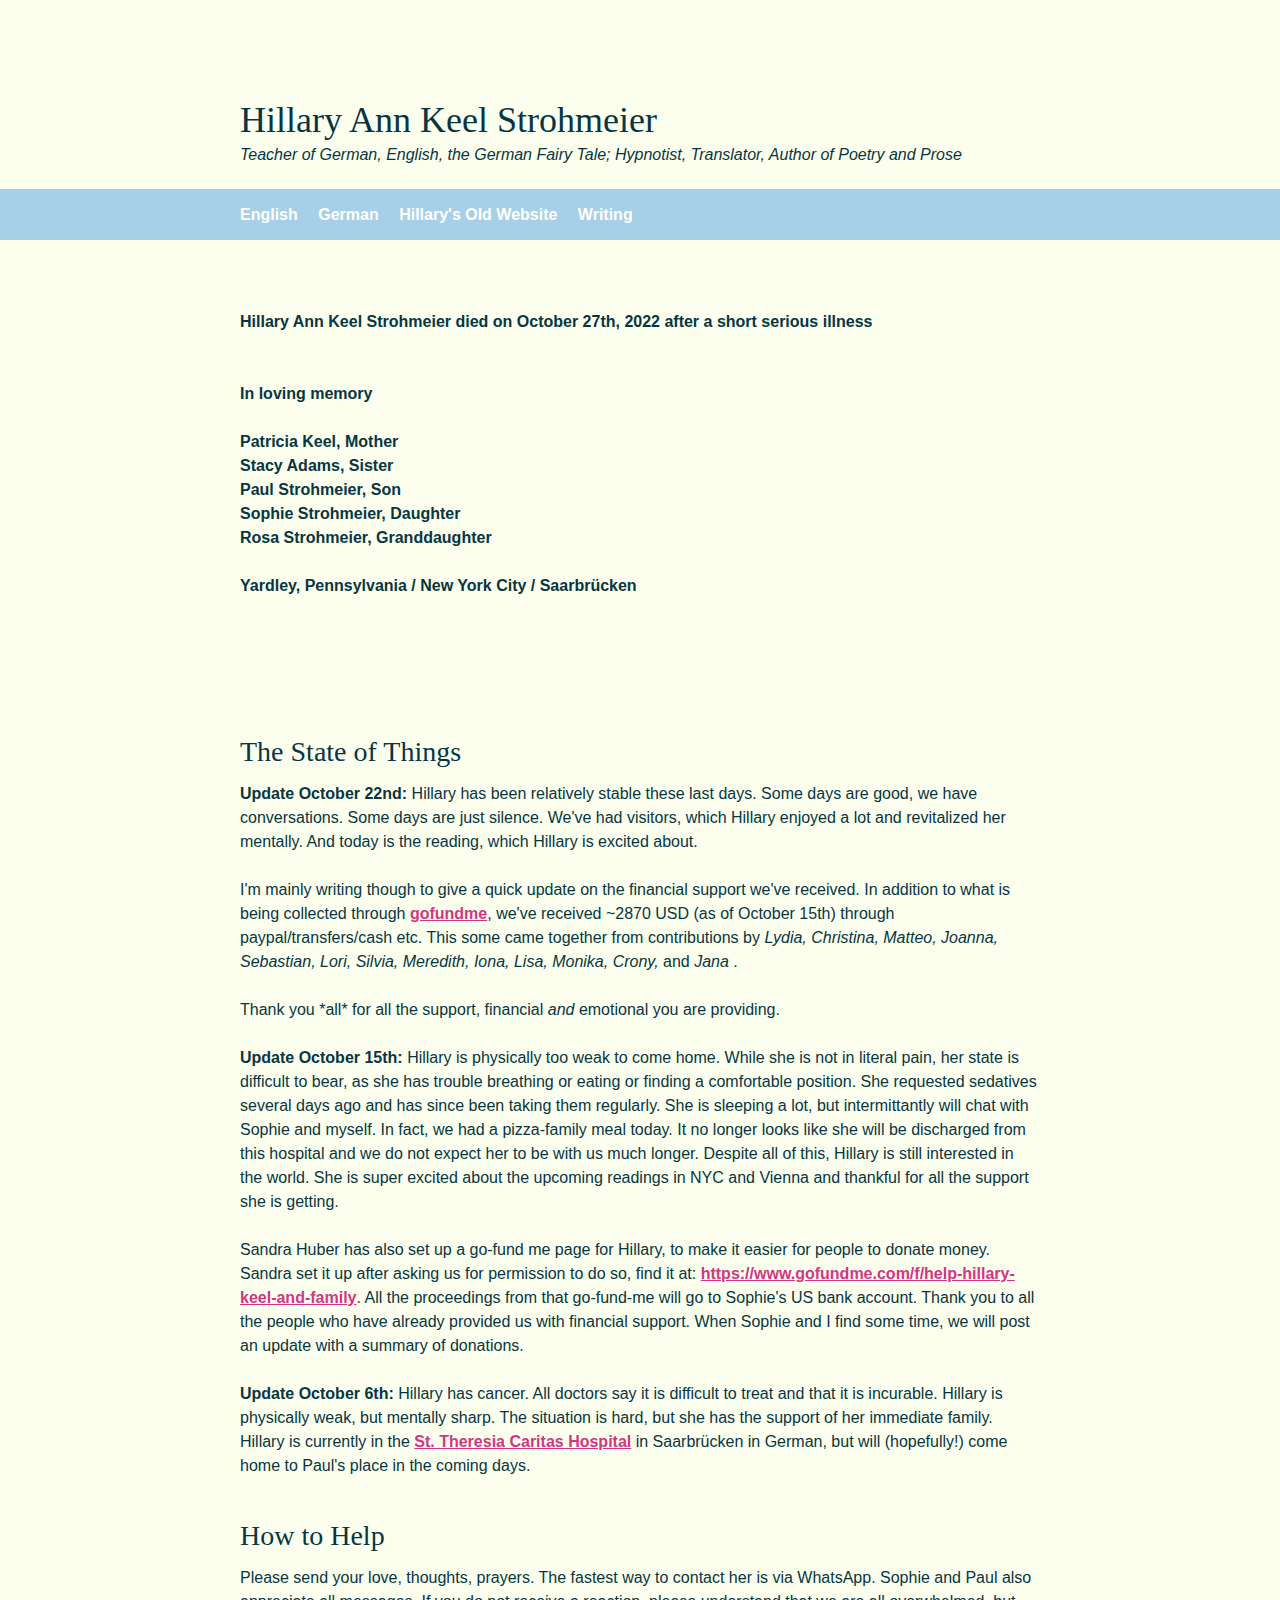
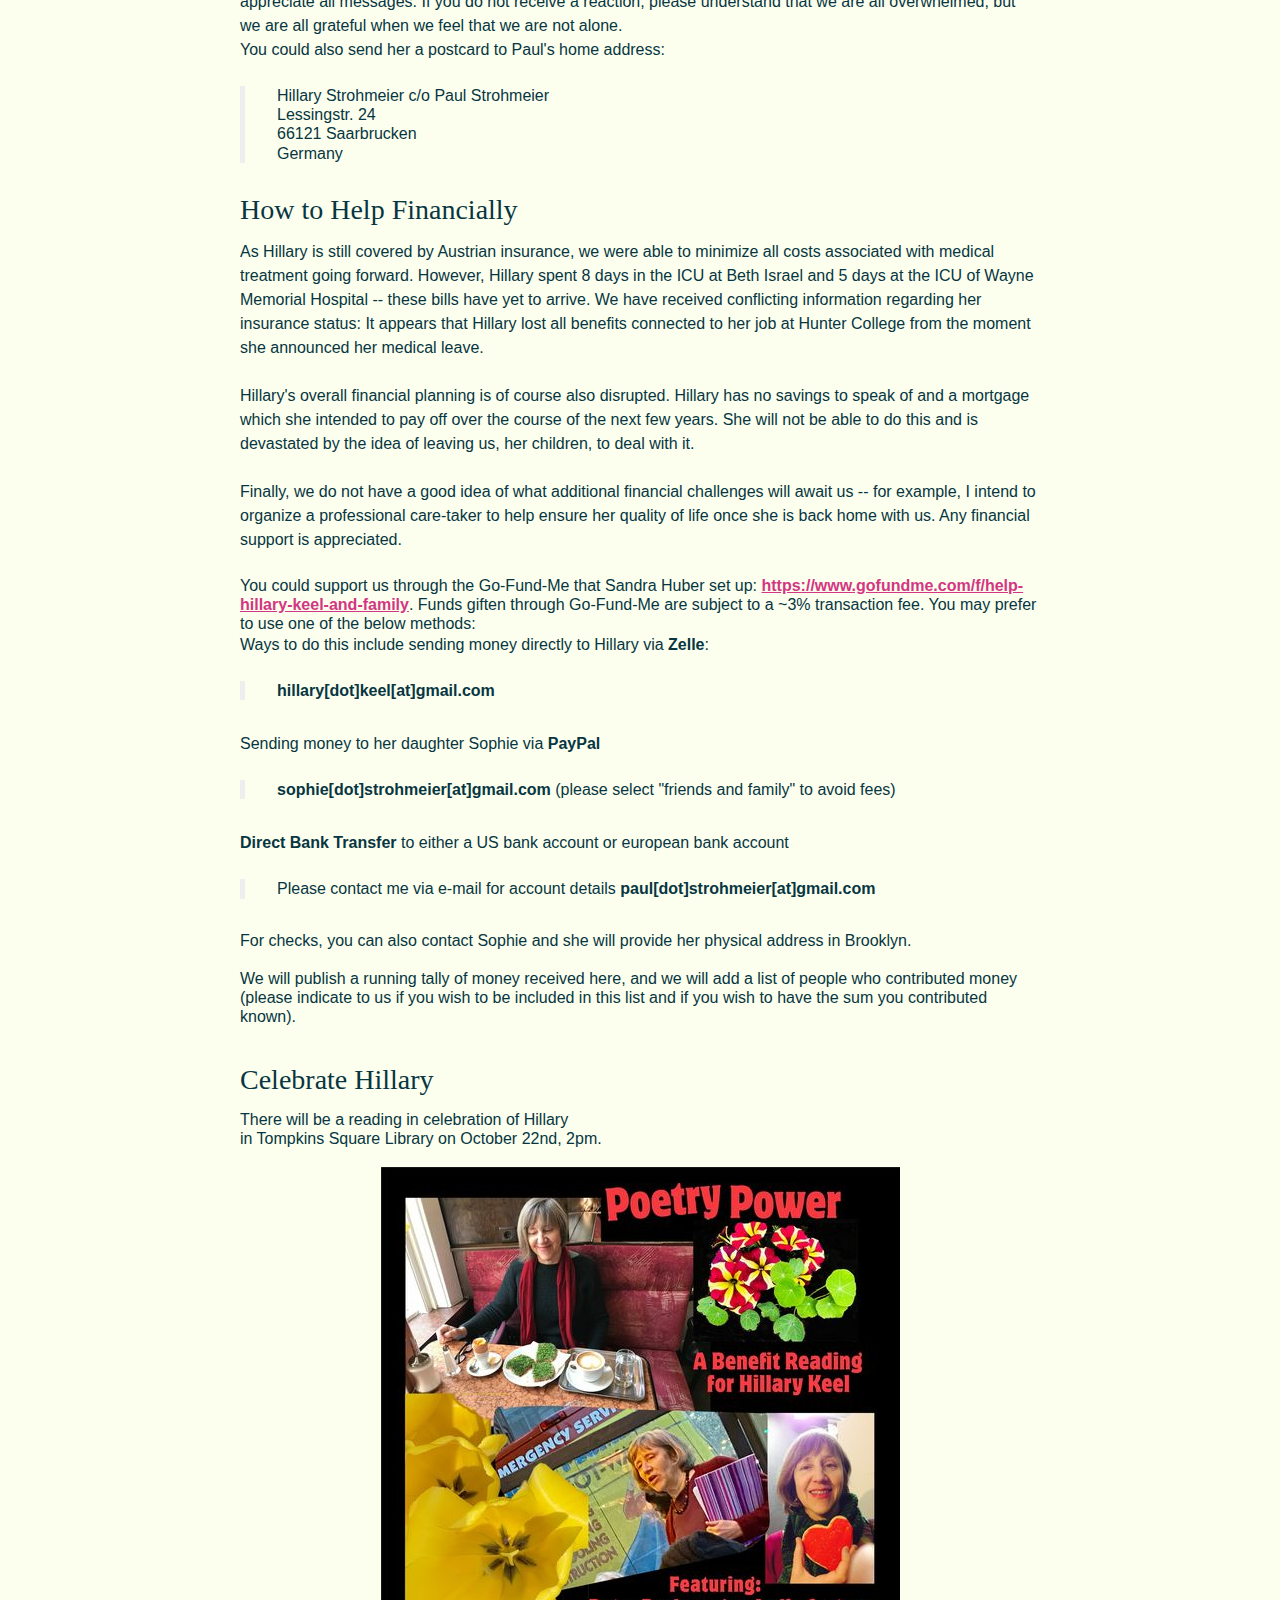
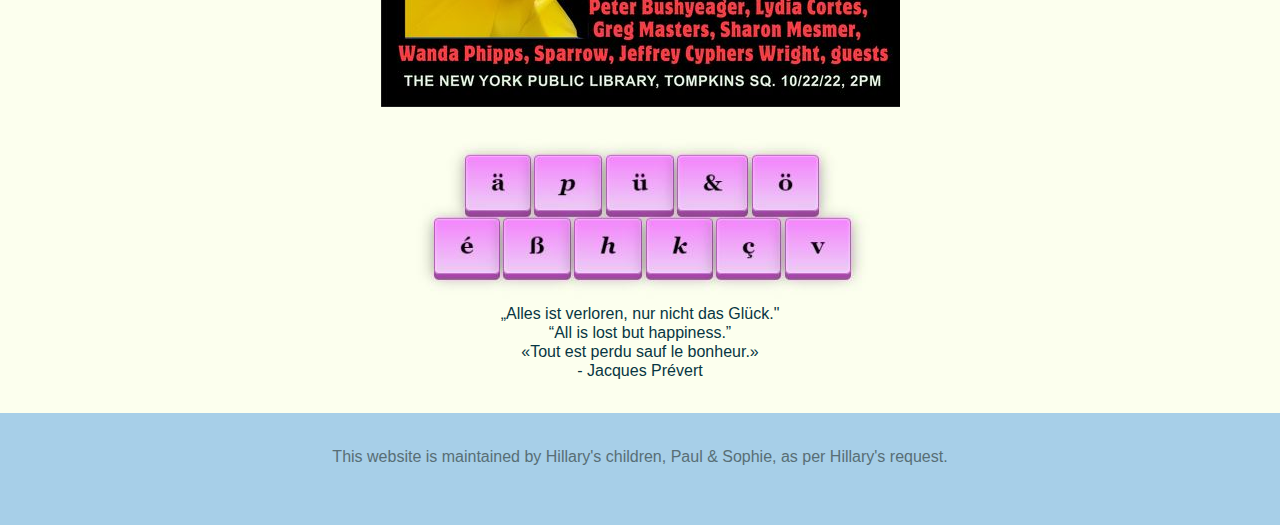
==== commit eda375b6: "Update index.html" ====
--- a/index.html
+++ b/index.html
@@ -37,14 +37,33 @@
 			<div class="container">
 				<div class="main">
 				
-				
-				<img class="img-thirds" src="hk-2.jpg"      alt=""> 	
-				<img class="img-thirds" src="hk-8.jpg"      alt="">
-				<img class="img-thirds" src="vienna.jpg"    alt="">
-				<br><br><br>
-				Hillary Ann Keel Strohmeier died on Thursday, November 27th, at 8:35pm, CET.
+
+			<!--	Hillary Ann Keel Strohmeier died on Thursday, November 27th, at 8:35pm, CET.
 				<br><br>
 				
+				
+					<!--	<img class="img-thirds" src="hk-2.jpg"      alt=""> 	
+				<img class="img-thirds" src="hk-8.jpg"      alt="">
+				<img class="img-thirds" src="vienna.jpg"    alt=""> -->
+				
+				<img class="img-responsive" src="hillary.jpg"      alt="">
+				<br><br>
+				<b>
+				<p>Hillary Ann Keel Strohmeier died on October 27th, 2022 after a short serious illness<br>
+<br><br>
+In loving memory <br>
+<br>
+Patricia Keel, Mother<br>
+Stacy Adams, Sister<br>
+Paul Strohmeier, Son<br>
+Sophie Strohmeier, Daughter<br>
+Rosa Strohmeier, Granddaughter<br><br>
+
+Yardley, Pennsylvania / New York City / Saarbrücken</b>
+
+</p><br><br><br><br><br><br>
+
+
 				<h2>The State of Things</h2>
 				<p><b> Update October 22nd: </b> Hillary has been relatively stable these last days. Some days are good, we have conversations. Some days are just silence. We've had visitors, which Hillary enjoyed a lot and revitalized her mentally. And today is the reading, which Hillary is excited about.</p><p>
 				I'm mainly writing though to give a quick update on the financial support we've received. In addition to what is being collected through  <a href="https://www.gofundme.com/f/help-hillary-keel-and-family">gofundme</a>, we've received ~2870 USD (as of October 15th) through paypal/transfers/cash etc. This some came together from contributions by <i>Lydia, Christina, Matteo, Joanna, Sebastian, Lori, Silvia, Meredith, Iona, Lisa, Monika, Crony, </i> and <i> Jana </i>.<p>Thank you *all* for all the support, financial <i>and</i> emotional you are providing.
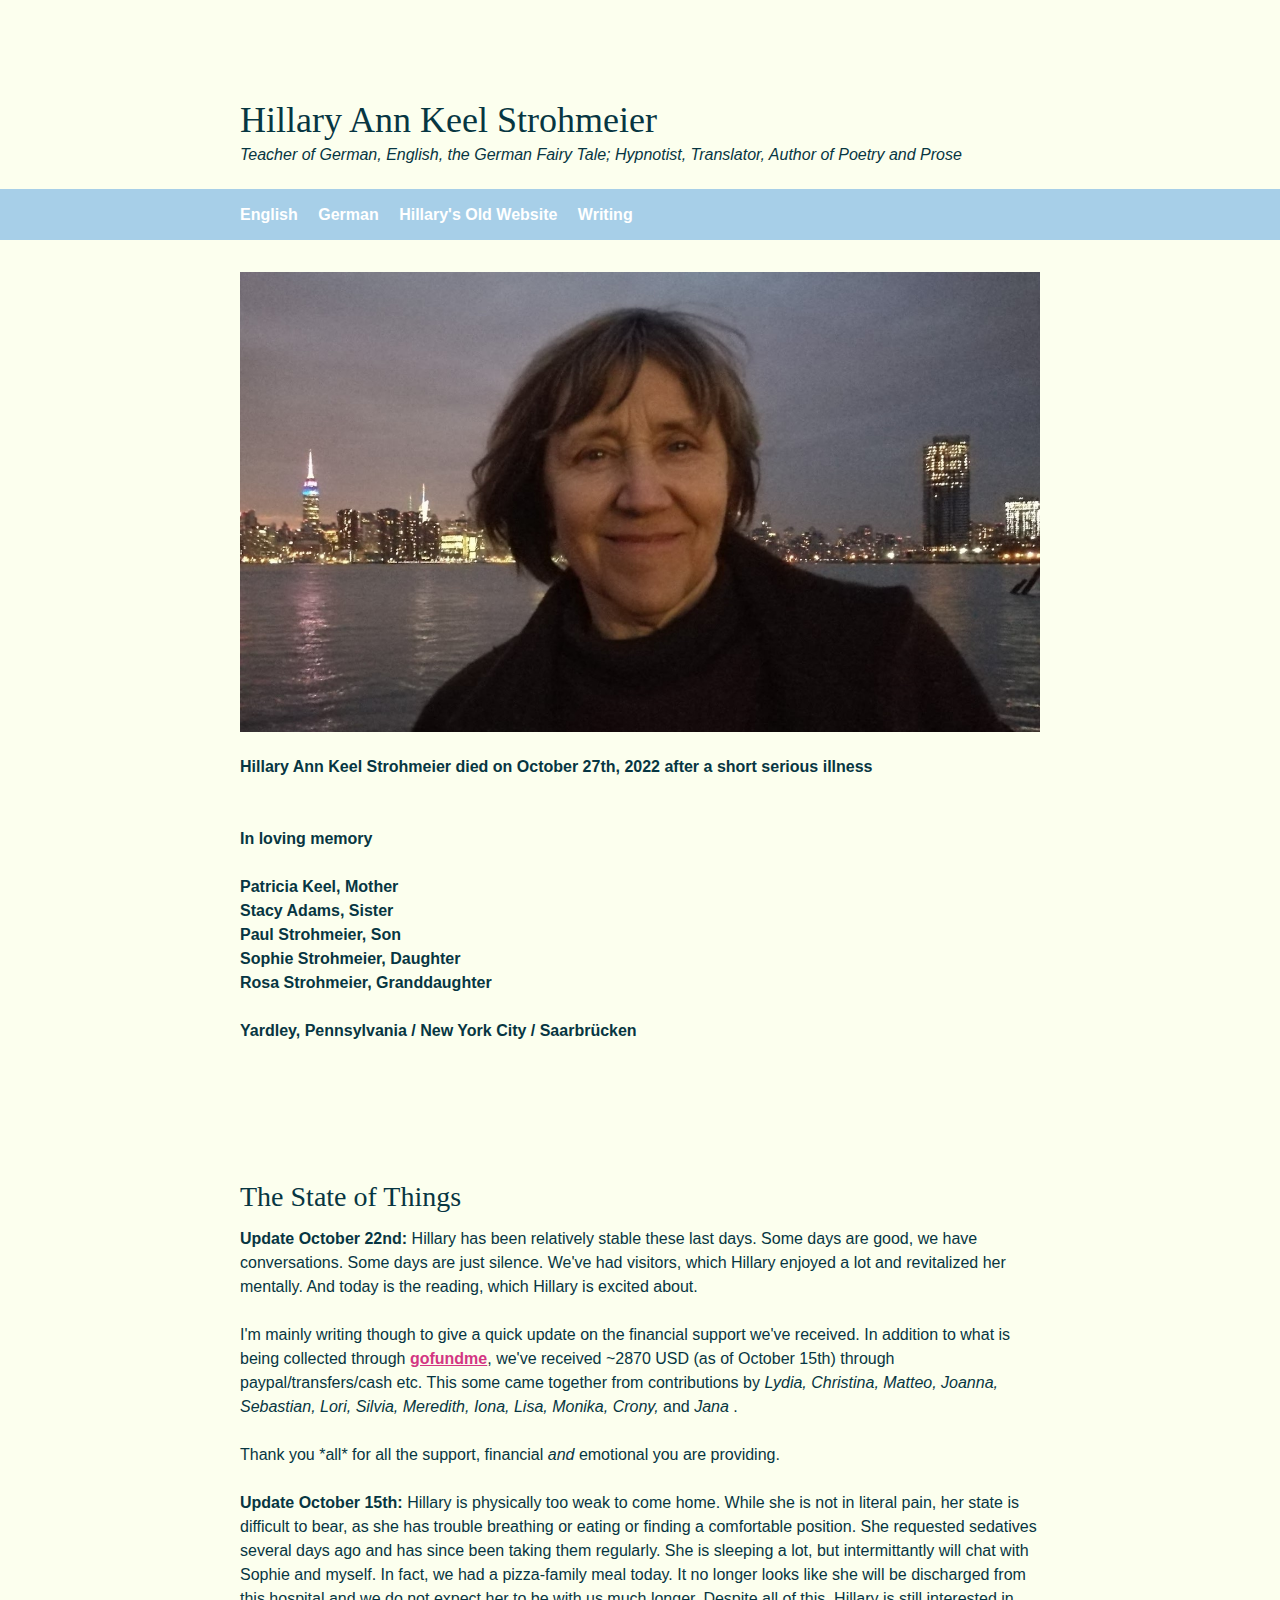
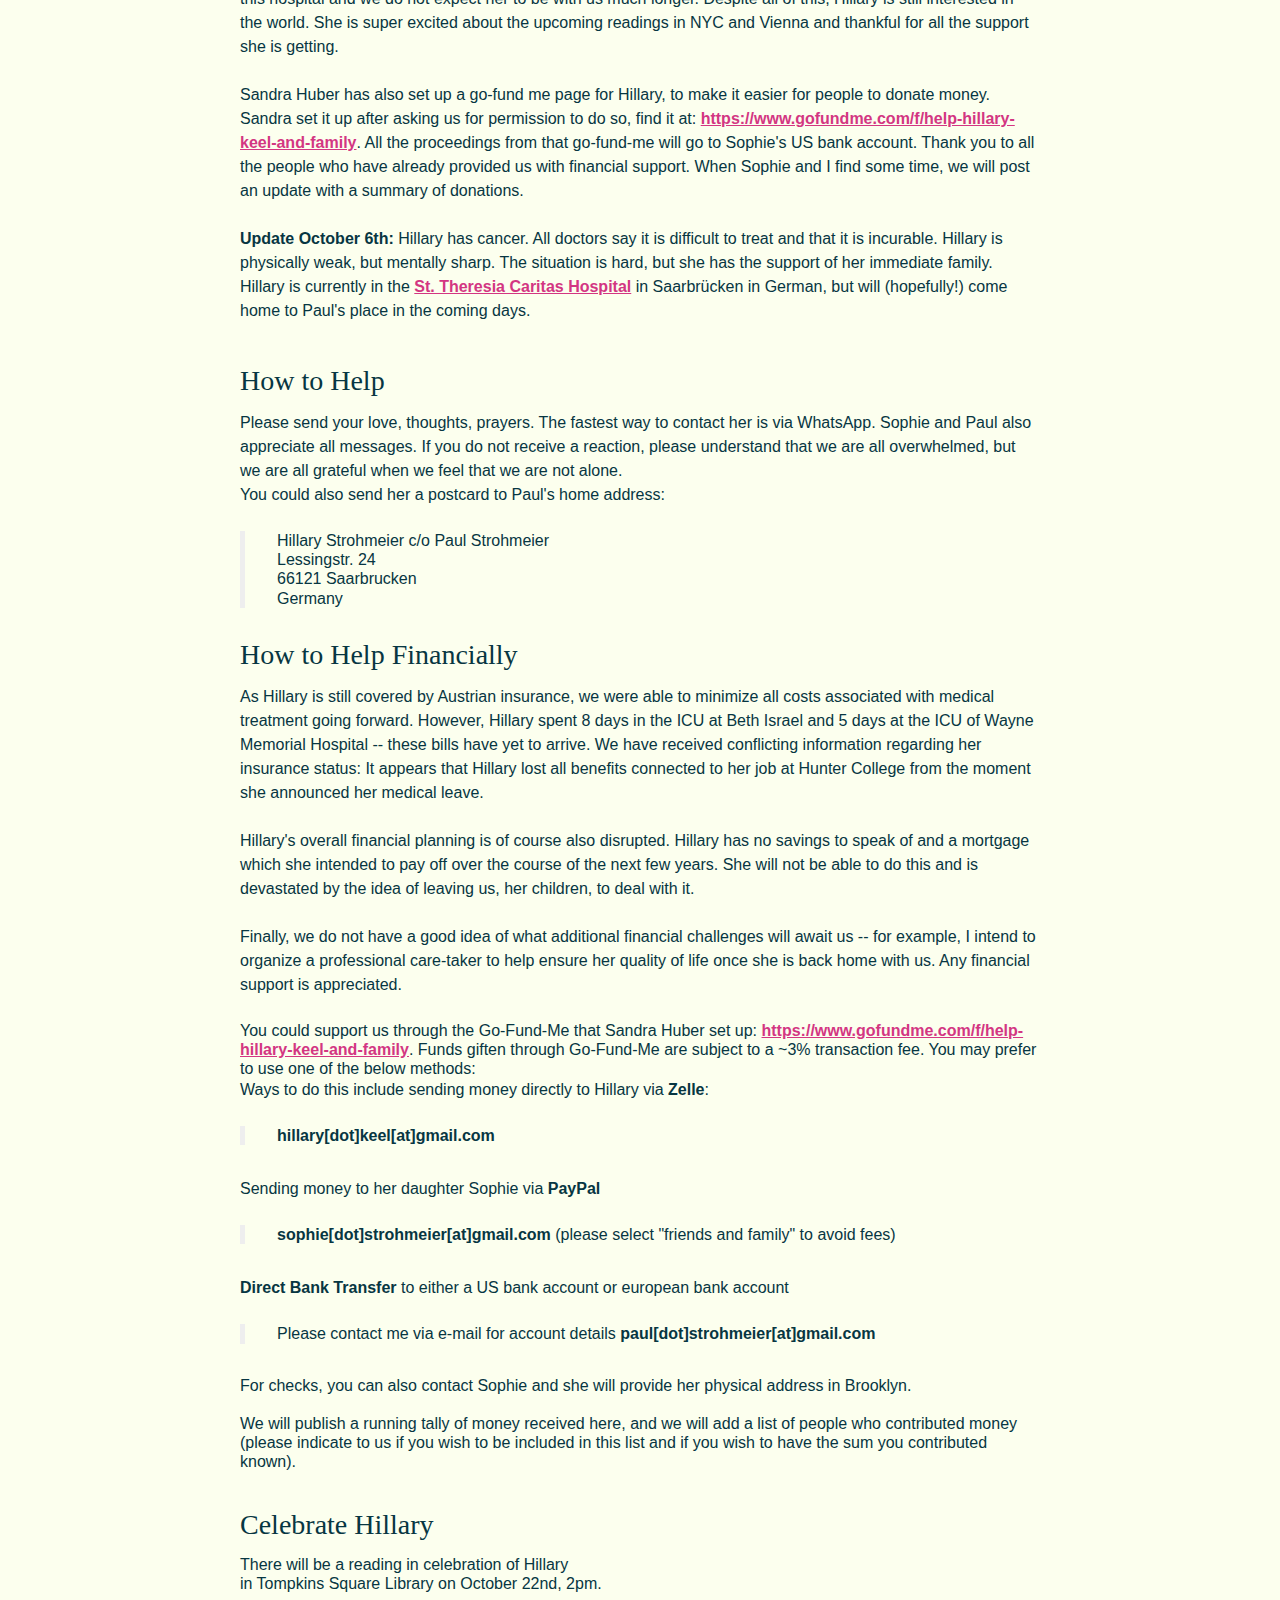
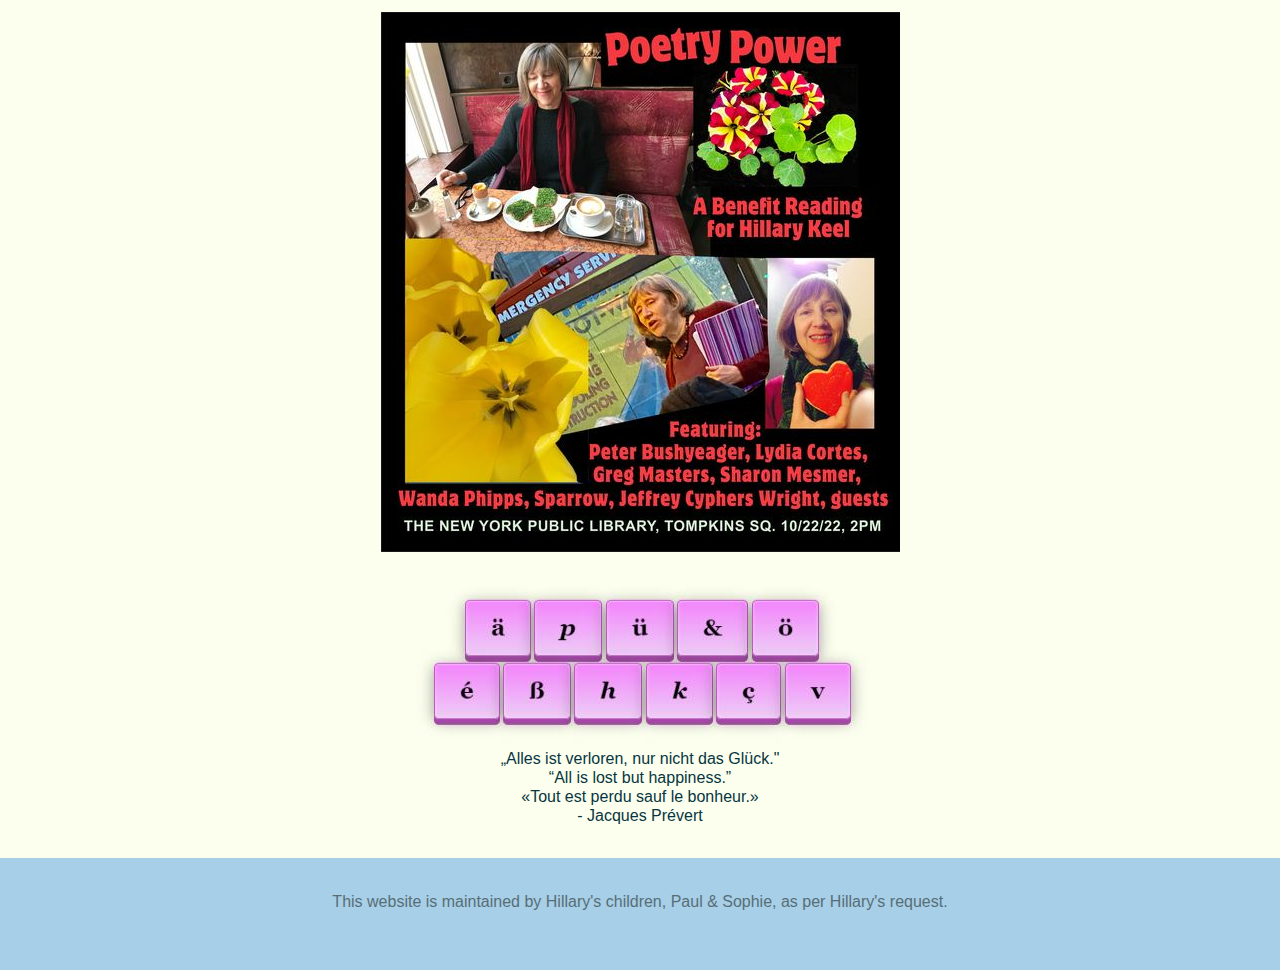
==== commit 2e83649b: "img rotate" ====
--- a/index.html
+++ b/index.html
@@ -46,7 +46,7 @@
 				<img class="img-thirds" src="hk-8.jpg"      alt="">
 				<img class="img-thirds" src="vienna.jpg"    alt=""> -->
 				
-				<img class="img-responsive" src="hillary.jpg"      alt="">
+				<img class="img-responsive" src="hillary_b.jpg"      alt="">
 				<br><br>
 				<b>
 				<p>Hillary Ann Keel Strohmeier died on October 27th, 2022 after a short serious illness<br>
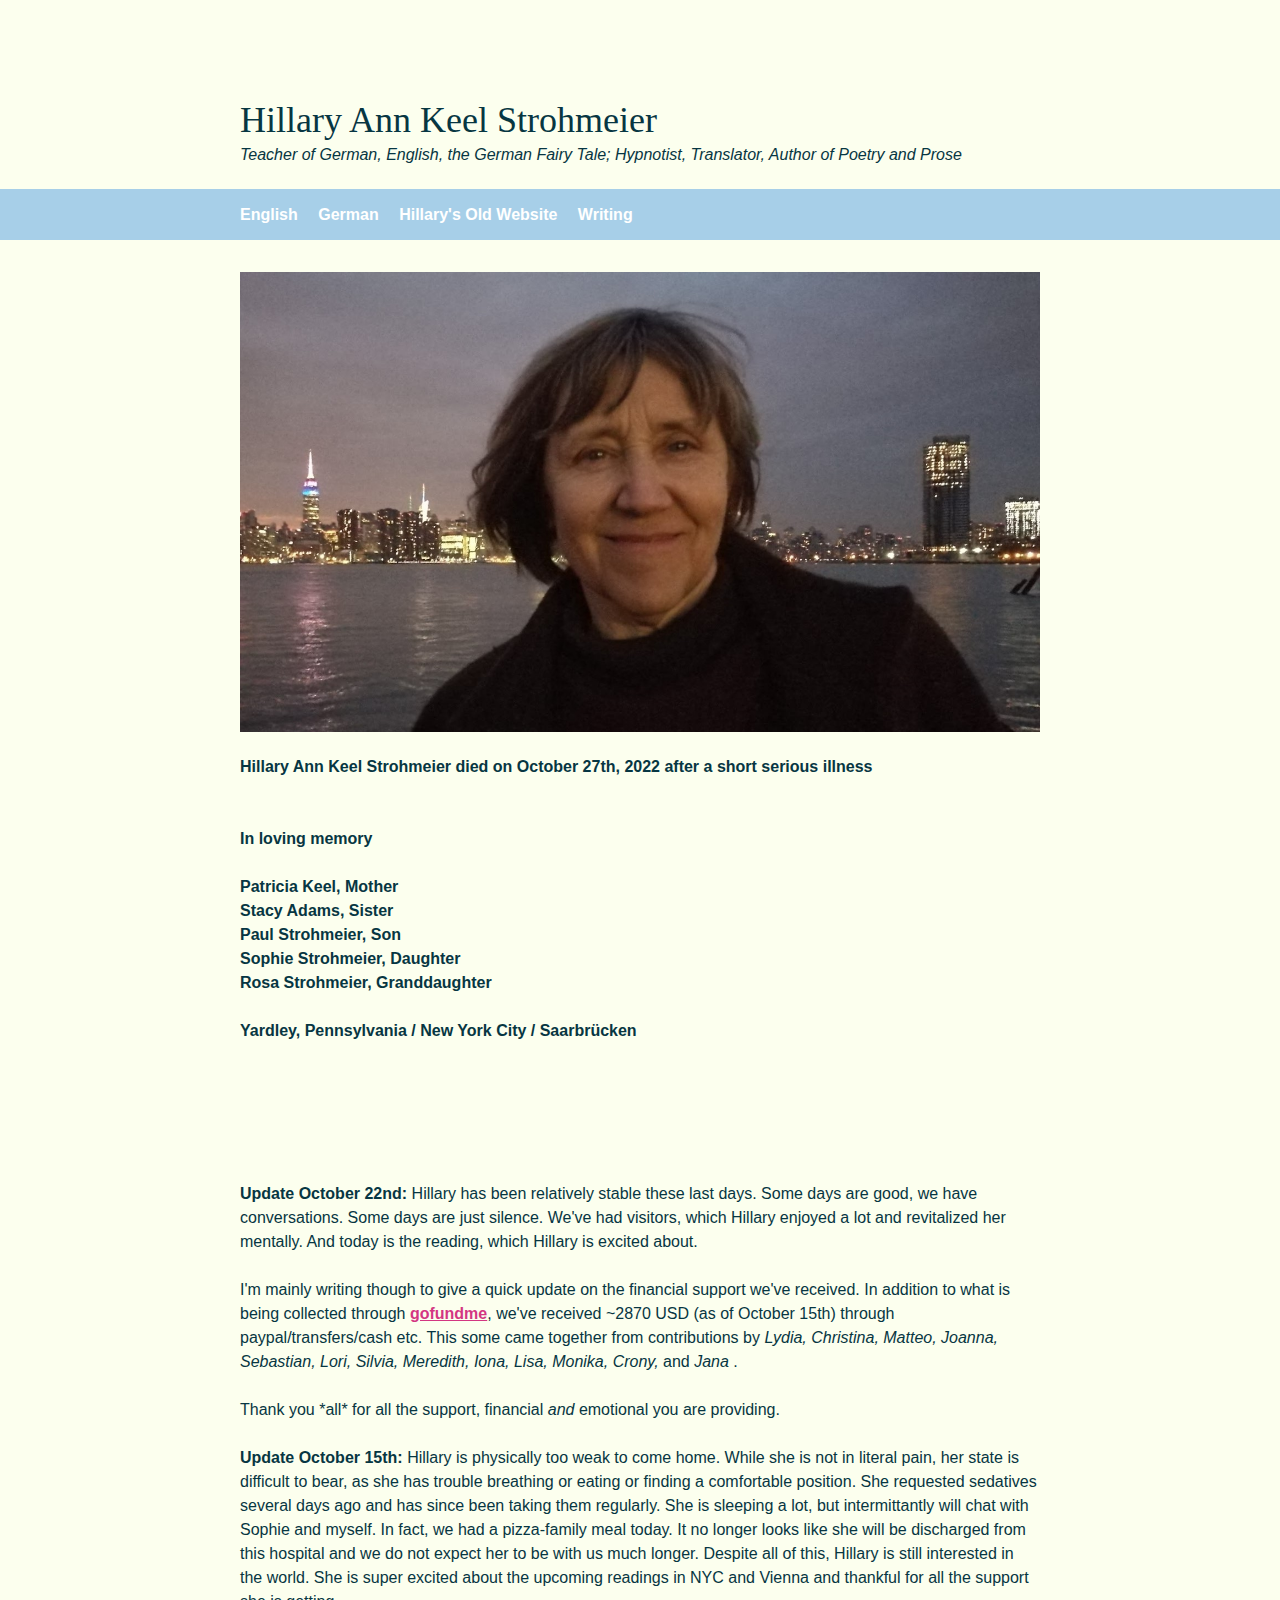
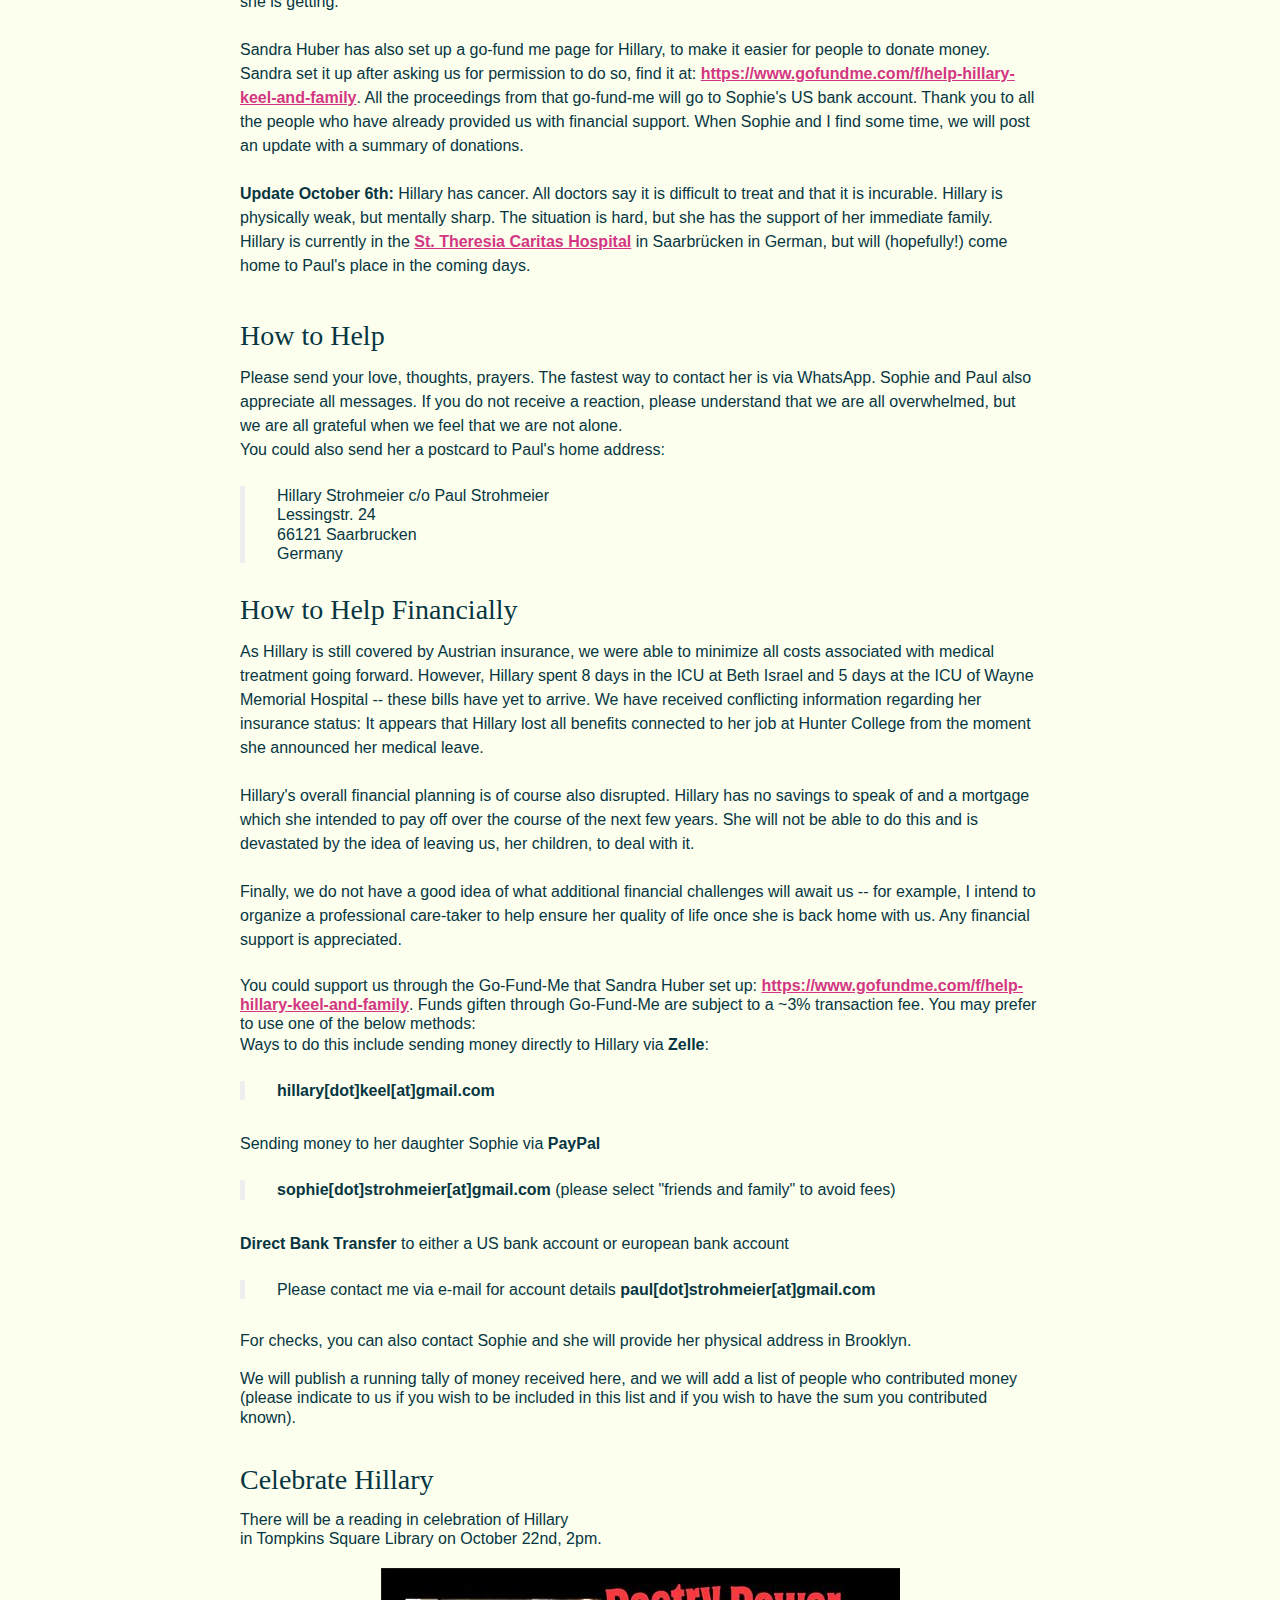
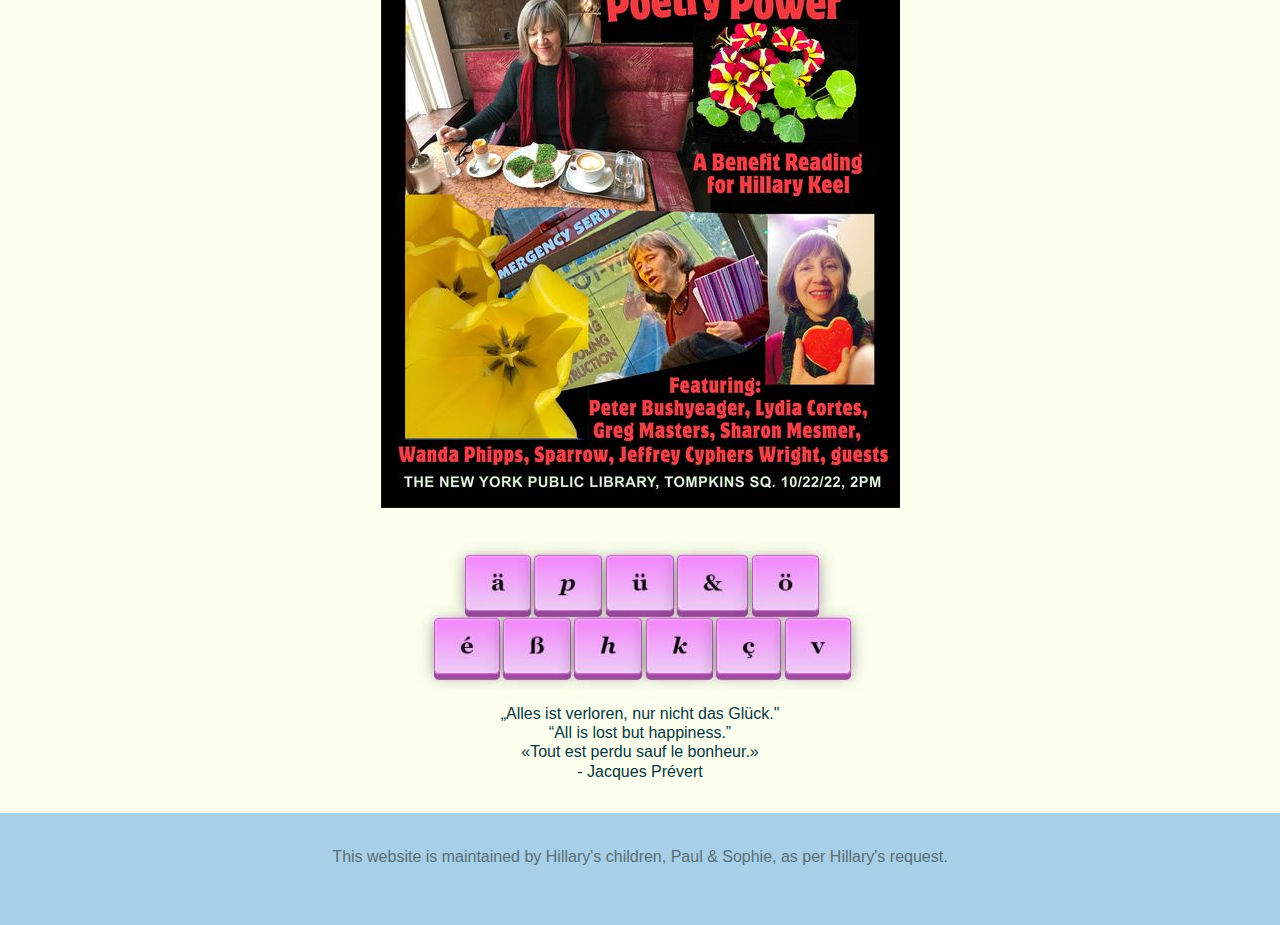
==== commit 9cffe6cd: "Update index.html" ====
--- a/index.html
+++ b/index.html
@@ -63,8 +63,6 @@
 
 </p><br><br><br><br><br><br>
 
-
-				<h2>The State of Things</h2>
 				<p><b> Update October 22nd: </b> Hillary has been relatively stable these last days. Some days are good, we have conversations. Some days are just silence. We've had visitors, which Hillary enjoyed a lot and revitalized her mentally. And today is the reading, which Hillary is excited about.</p><p>
 				I'm mainly writing though to give a quick update on the financial support we've received. In addition to what is being collected through  <a href="https://www.gofundme.com/f/help-hillary-keel-and-family">gofundme</a>, we've received ~2870 USD (as of October 15th) through paypal/transfers/cash etc. This some came together from contributions by <i>Lydia, Christina, Matteo, Joanna, Sebastian, Lori, Silvia, Meredith, Iona, Lisa, Monika, Crony, </i> and <i> Jana </i>.<p>Thank you *all* for all the support, financial <i>and</i> emotional you are providing.
 				
